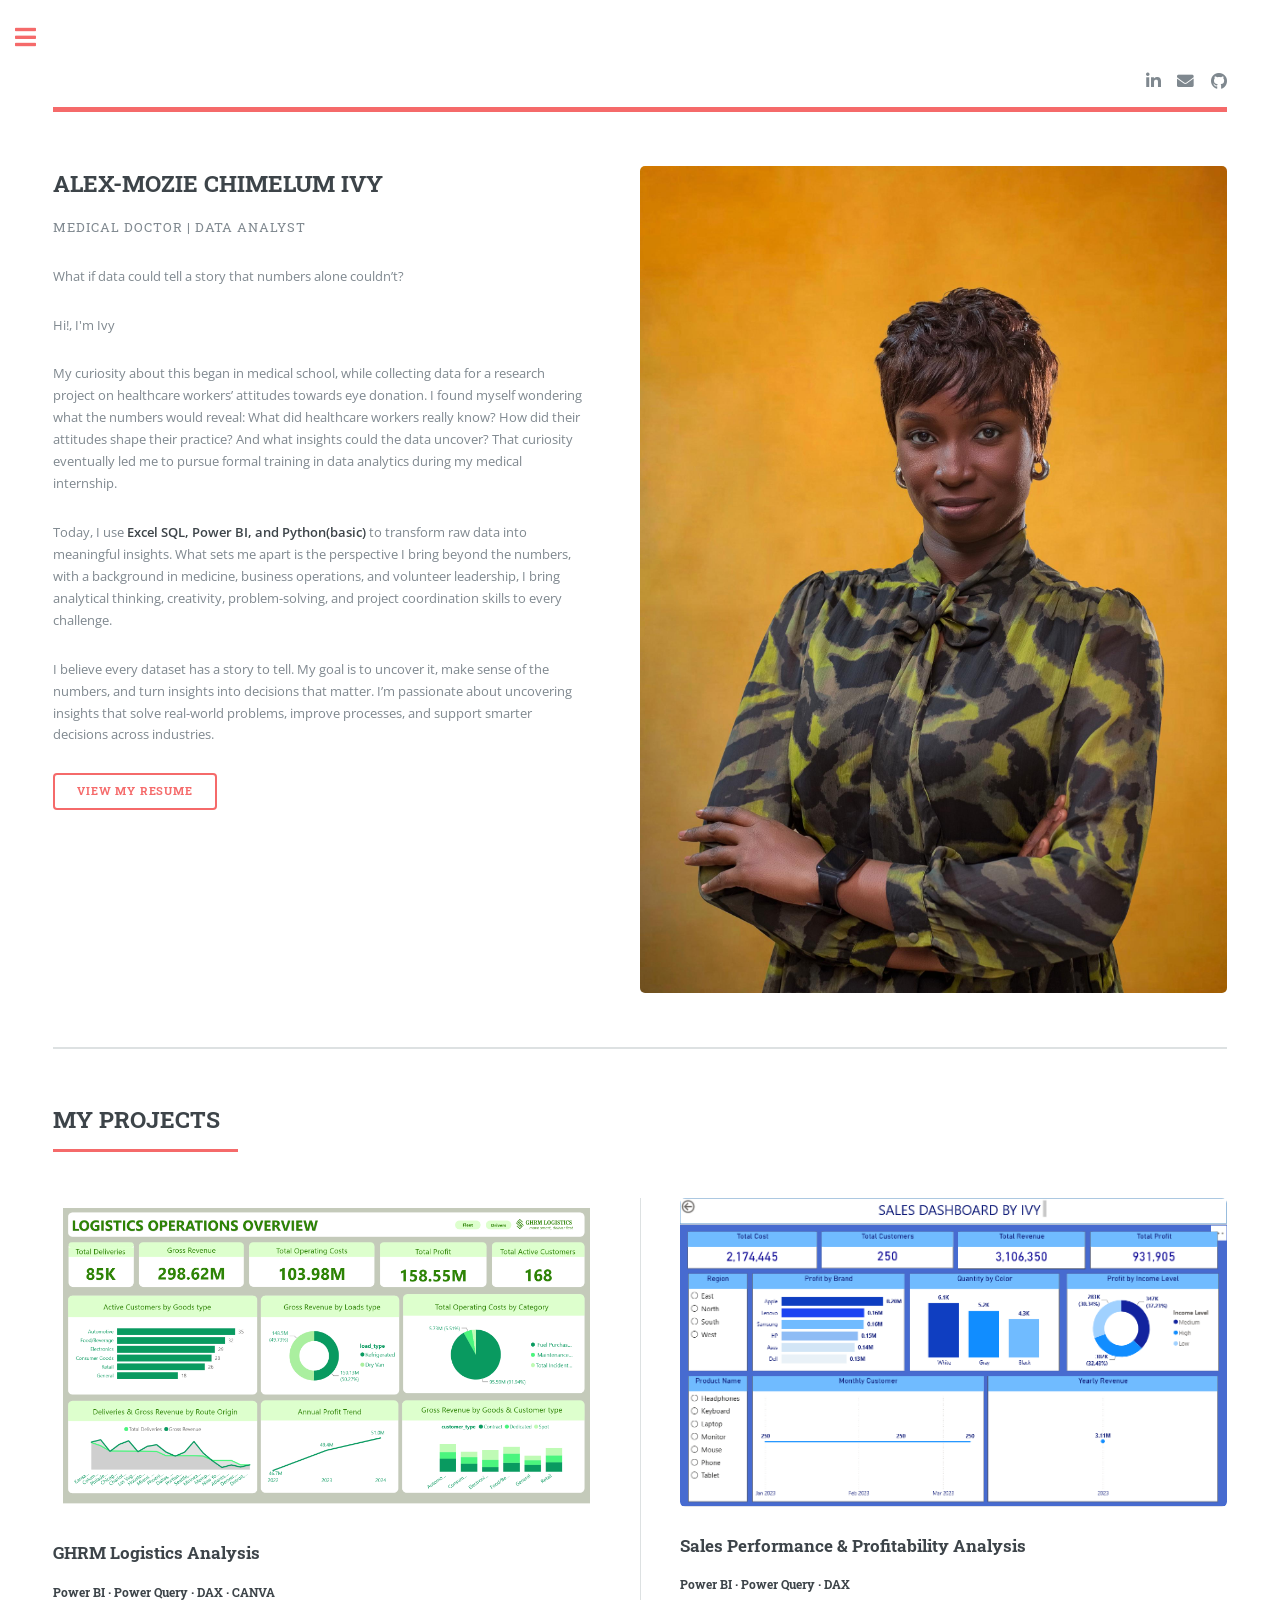
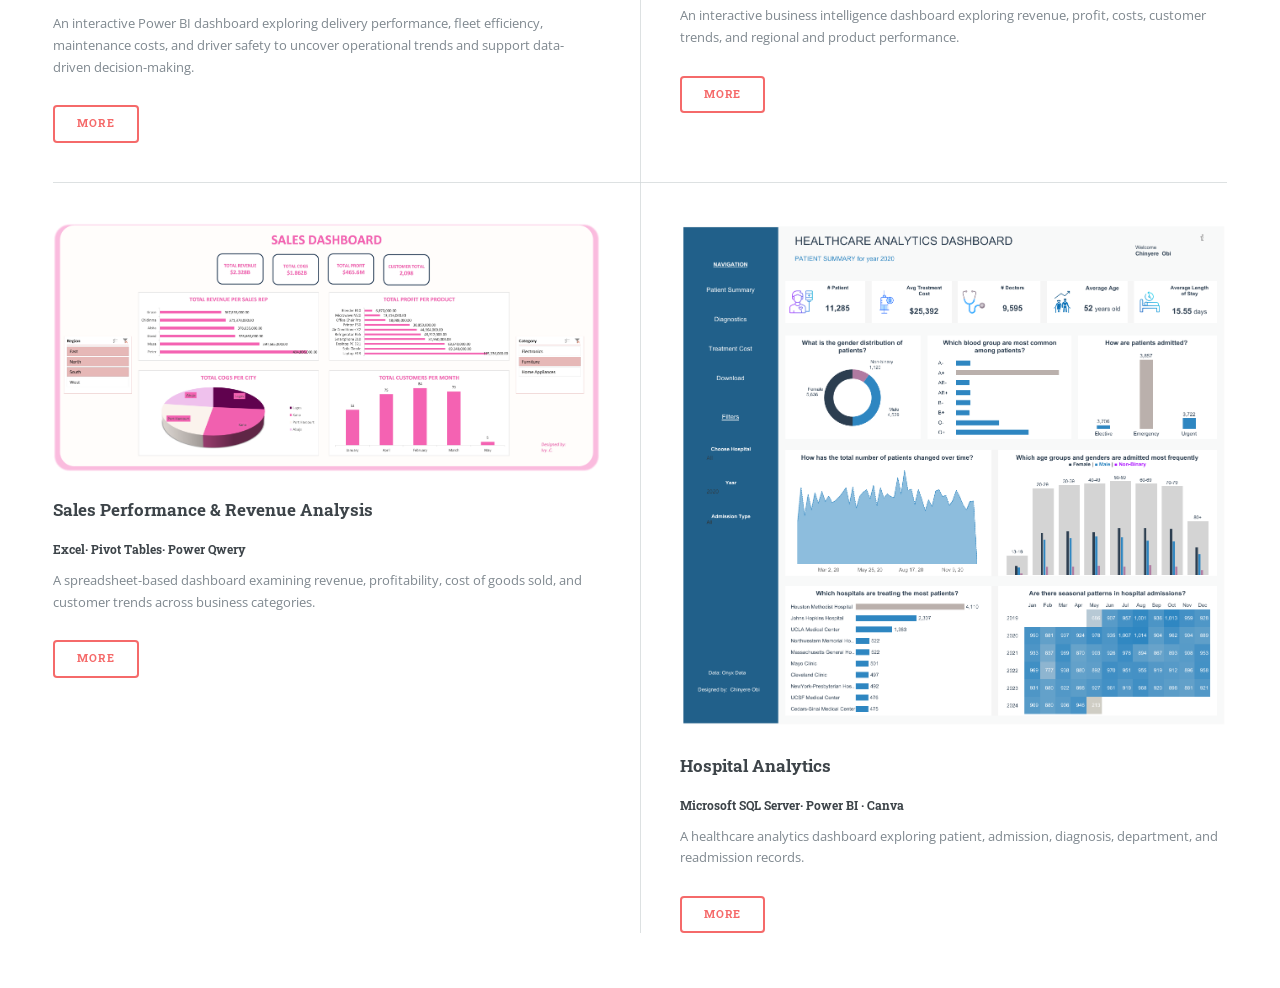
==== index.html @ 3934f7e0 "Add files via upload" ====
<!DOCTYPE HTML>
<!--
	Editorial by HTML5 UP
	html5up.net | @ajlkn
	Free for personal and commercial use under the CCA 3.0 license (html5up.net/license)
-->
<html>
	<head>
		<title>Alex-Mozie Chimelum Ivy Portfolio

		</title>
		<meta charset="utf-8" />
		<meta name="viewport" content="width=device-width, initial-scale=1, user-scalable=no" />
		<link rel="stylesheet" href="assets/css/main.css" />
	</head>
	<body class="is-preload">

		<!-- Wrapper -->
			<div id="wrapper">

				<!-- Main -->
					<div id="main">
						<div class="inner">

							<!-- Header -->
								<header id="header">
									<a href="index.html" class="logo">
									<ul class="icons">
    <li>
        <a href="https://www.linkedin.com/in/chimelumalexmozie/" class="icon brands fa-linkedin-in" target="_blank">
            <span class="label">LinkedIn</span>
        </a>
    </li>
    <li>
        <a href="mailto:ivychimelum@gmail.com" class="icon solid fa-envelope">
            <span class="label">Email</span>
        </a>
    </li>
    <li>
        <a href="https://github.com/chimelumivy" class="icon brands fa-github" target="_blank">
            <span class="label">GitHub</span>
        </a>
    </li>
</ul>
								</header>

							<!-- Banner -->
								<section id="banner">
									<div class="content">
										<header>
											<h2>ALEX-MOZIE CHIMELUM IVY</h2>
											<p>MEDICAL DOCTOR | DATA ANALYST</p>
										</header>
										<p> What if data could tell a story that numbers alone couldn’t? </b>
										</p> Hi!, I'm Ivy </b> 
									</p>My curiosity about this began in medical school, while collecting data for a research project on healthcare workers’ attitudes towards eye donation. I found myself wondering what the numbers would reveal: What did healthcare workers really know? How did their attitudes shape their practice? And what insights could the data uncover? That curiosity eventually led me to pursue formal training in data analytics during my medical internship. 
									</p>Today, I use <strong>Excel SQL, Power BI, and Python(basic)</strong> to transform raw data into meaningful insights. What sets me apart is the perspective I bring beyond the numbers, with a background in medicine, business operations, and volunteer leadership, I bring analytical thinking, creativity, problem-solving, and project coordination skills to every challenge.
									</p>I believe every dataset has a story to tell. My goal is to uncover it, make sense of the numbers, and turn insights into decisions that matter. I’m passionate about uncovering insights that solve real-world problems, improve processes, and support smarter decisions across industries.</p>
									<ul class="actions">
											<li><a href="https://github.com/chimelumivy/chimelumivy/blob/main/Chimelum%20Ivy%20Alex-Mozie-CV.pdf" target="_blank" class="button big">VIEW MY RESUME</a></li>
										</ul>
									</div>
									<span class="image object">
										<img src="images/WhatsApp Image 2026-10-19 at 19.43.16.jpeg" alt="" />
									</span>
								</section>



							<!-- Section -->
								<section>
									<header class="major">
										<h2>MY PROJECTS</h2>
									</header>
									<div class="posts">
										<article>
											<a href="https://github.com/ivychimelum/Microsoft-Power-BI-Projects/blob/main/GHRM%20LOGISTICS%20PROJECT.pbix" class="image"><img src="images/Logistics Operations.png" alt="" /></a>
											<h3>GHRM Logistics Analysis</h3>
											<h5>Power BI · Power Query · DAX · CANVA </h5>
											<p> An interactive Power BI dashboard exploring delivery performance, fleet efficiency, maintenance costs, and driver safety to uncover operational trends and support data-driven decision-making.</p>
											<ul class="actions">
												<li><a href="https://github.com/ivychimelum/Microsoft-Power-BI-Projects/blob/main/GHRM%20LOGISTICS%20PROJECT.pbix" class="button">More</a></li>
											</ul>
										</article>
										<article>
											<a href="https://github.com/ivychimelum/Microsoft-Power-BI-Projects/blob/main/SALES%20PERFORMANCE%20%26%20PROFITABILITY%20ANALYSIS.pbix" class="image"><img src="images/Screenshot 2026-10-20 211511.png" alt="" /></a>
											<h3>Sales Performance & Profitability Analysis</h3>
											<h5>Power BI · Power Query · DAX</h5>
											<p>An interactive business intelligence dashboard exploring revenue, profit, costs, customer trends, and regional and product performance.</p>
											<ul class="actions">
												<li><a href="https://github.com/ivychimelum/Microsoft-Power-BI-Projects/blob/main/SALES%20PERFORMANCE%20%26%20PROFITABILITY%20ANALYSIS.pbix" class="button">More</a></li>
											</ul>
										</article>
										<article>
											<a href="https://github.com/ivychimelum/Microsoft-Excel-Projects/blob/main/SALES%20PERFORMANCE%20%26%20REVENUE%20ANALYSIS.xlsx" class="image"><img src="images/Sales dashboard.png" alt="" /></a>
											<h3>Sales Performance & Revenue Analysis</h3>
											<h5>Excel· Pivot Tables· Power Qwery</h5>
											<p>A spreadsheet-based dashboard examining revenue, profitability, cost of goods sold, and customer trends across business categories.</p>
											<ul class="actions">
												<li><a href="https://github.com/ivychimelum/Microsoft-Excel-Projects/blob/main/SALES%20PERFORMANCE%20%26%20REVENUE%20ANALYSIS.xlsx" class="button">More</a></li>
											</ul>
										</article>
										<article>
											<a href="https://github.com/ivychimelum/SQL-Projects/tree/main/Hospital%20Analytics" class="image"><img src="images/Hospital Analytics.pbix" alt="" /></a>
											<h3>Hospital Analytics</h3>
											<h5>Microsoft SQL Server· Power BI · Canva</h5>
											<p>A healthcare analytics dashboard exploring patient, admission, diagnosis, department, and readmission records.</p>
											<ul class="actions">
												<li><a href="https://github.com/ivychimelum/SQL-Projects/tree/main/Hospital%20Analytics" class="button">More</a></li>
											</ul>
										</article>
										
									</div>
								</section>

						</div>
					</div>

				<!-- Sidebar -->
					<div id="sidebar">
						<div class="inner">

							<!-- Search -->
								<section id="search" class="alt">
									<form method="post" action="#">
										<input type="text" name="query" id="query" placeholder="Search" />
									</form>
								</section>

							<!-- Menu -->
								<nav id="menu">
									<header class="major">
										<h2>Menu</h2>
									</header>
									<ul>
										<li><a href="index.html">Home</a></li>
									<li><a href="https://github.com/chimelumivy/chimelumivy/blob/main/Chimelum%20Ivy%20Alex-Mozie-CV.pdf" target="_blank">Resume</a></li>
										<li>
											<span class="opener">Projects</span>
											<ul>
												<li><a href="https://github.com/ivychimelum/Microsoft-Excel-Projects">Excel Projects</a></li>
												<li><a href="https://github.com/ivychimelum/Microsoft-Power-BI-Projects">Power BI Projects</a></li>
												<li><a href="https://github.com/ivychimelum/SQL-Projects">SQL Projects</a></li>
											</ul>
										</li>
										<li><a href="elements.html">Contact</a></li>
								</nav>
							<!-- Section -->
								<section>
									<header class="major">
										<h2>Get in touch</h2>
									</header>
									<p>Have an opportunity, a question, or a project in mind? I'd love to hear from you.</p>
									<ul class="contact">
										<li class="icon solid fa-envelope"><a href="mailto:ivychimelum@gmail.com">ivychimelum@gmail.com</a></li>
										<li class="icon solid fa-phone">(+234)70-1859-7671</li>
									</ul>
								</section>

							<!-- Footer -->
								<footer id="footer">
									<p class="copyright">&copy; Untitled. All rights reserved. Demo Images: <a href="https://unsplash.com">Unsplash</a>. Design: <a href="https://html5up.net">HTML5 UP</a>.</p>
								</footer>

						</div>
					</div>

			</div>

		<!-- Scripts -->
			<script src="assets/js/jquery.min.js"></script>
			<script src="assets/js/browser.min.js"></script>
			<script src="assets/js/breakpoints.min.js"></script>
			<script src="assets/js/util.js"></script>
			<script src="assets/js/main.js"></script>

	</body>
</html>
---- assets/css/main.css ----
@import url(fontawesome-all.min.css);
@import url("https://fonts.googleapis.com/css?family=Open+Sans:400,600,400italic,600italic|Roboto+Slab:400,700");
/*
	Editorial by HTML5 UP
	html5up.net | @ajlkn
	Free for personal and commercial use under the CCA 3.0 license (html5up.net/license)
*/
html, body, div, span, applet, object,
iframe, h1, h2, h3, h4, h5, h6, p, blockquote,
pre, a, abbr, acronym, address, big, cite,
code, del, dfn, em, img, ins, kbd, q, s, samp,
small, strike, strong, sub, sup, tt, var, b,
u, i, center, dl, dt, dd, ol, ul, li, fieldset,
form, label, legend, table, caption, tbody,
tfoot, thead, tr, th, td, article, aside,
canvas, details, embed, figure, figcaption,
footer, header, hgroup, menu, nav, output, ruby,
section, summary, time, mark, audio, video {
  margin: 0;
  padding: 0;
  border: 0;
  font-size: 100%;
  font: inherit;
  vertical-align: baseline; }

article, aside, details, figcaption, figure,
footer, header, hgroup, menu, nav, section {
  display: block; }

body {
  line-height: 1; }

ol, ul {
  list-style: none; }

blockquote, q {
  quotes: none; }
  blockquote:before, blockquote:after, q:before, q:after {
    content: '';
    content: none; }

table {
  border-collapse: collapse;
  border-spacing: 0; }

body {
  -webkit-text-size-adjust: none; }

mark {
  background-color: transparent;
  color: inherit; }

input::-moz-focus-inner {
  border: 0;
  padding: 0; }

input, select, textarea {
  -moz-appearance: none;
  -webkit-appearance: none;
  -ms-appearance: none;
  appearance: none; }

/* Basic */
@-ms-viewport {
  width: device-width; }

body {
  -ms-overflow-style: scrollbar; }

@media screen and (max-width: 480px) {
  html, body {
    min-width: 320px; } }

html {
  box-sizing: border-box; }

*, *:before, *:after {
  box-sizing: inherit; }

body {
  background: #ffffff; }
  body.is-preload *, body.is-preload *:before, body.is-preload *:after, body.is-resizing *, body.is-resizing *:before, body.is-resizing *:after {
    -moz-animation: none !important;
    -webkit-animation: none !important;
    -ms-animation: none !important;
    animation: none !important;
    -moz-transition: none !important;
    -webkit-transition: none !important;
    -ms-transition: none !important;
    transition: none !important; }

/* Type */
body, input, select, textarea {
  color: #7f888f;
  font-family: "Open Sans", sans-serif;
  font-size: 13pt;
  font-weight: 400;
  line-height: 1.65; }
  @media screen and (max-width: 1680px) {
    body, input, select, textarea {
      font-size: 11pt; } }
  @media screen and (max-width: 1280px) {
    body, input, select, textarea {
      font-size: 10pt; } }
  @media screen and (max-width: 360px) {
    body, input, select, textarea {
      font-size: 9pt; } }

a {
  -moz-transition: color 0.2s ease-in-out, border-bottom-color 0.2s ease-in-out;
  -webkit-transition: color 0.2s ease-in-out, border-bottom-color 0.2s ease-in-out;
  -ms-transition: color 0.2s ease-in-out, border-bottom-color 0.2s ease-in-out;
  transition: color 0.2s ease-in-out, border-bottom-color 0.2s ease-in-out;
  border-bottom: dotted 1px;
  color: #f56a6a;
  text-decoration: none; }
  a:hover {
    border-bottom-color: #f56a6a;
    color: #f56a6a !important; }
    a:hover strong {
      color: inherit; }

strong, b {
  color: #3d4449;
  font-weight: 600; }

em, i {
  font-style: italic; }

p {
  margin: 0 0 2em 0; }

h1, h2, h3, h4, h5, h6 {
  color: #3d4449;
  font-family: "Roboto Slab", serif;
  font-weight: 700;
  line-height: 1.5;
  margin: 0 0 1em 0; }
  h1 a, h2 a, h3 a, h4 a, h5 a, h6 a {
    color: inherit;
    text-decoration: none;
    border-bottom: 0; }

h1 {
  font-size: 4em;
  margin: 0 0 0.5em 0;
  line-height: 1.3; }

h2 {
  font-size: 1.75em; }

h3 {
  font-size: 1.25em; }

h4 {
  font-size: 1.1em; }

h5 {
  font-size: 0.9em; }

h6 {
  font-size: 0.7em; }

@media screen and (max-width: 1680px) {
  h1 {
    font-size: 3.5em; } }

@media screen and (max-width: 980px) {
  h1 {
    font-size: 3.25em; } }

@media screen and (max-width: 736px) {
  h1 {
    font-size: 2em;
    line-height: 1.4; }
  h2 {
    font-size: 1.5em; } }

sub {
  font-size: 0.8em;
  position: relative;
  top: 0.5em; }

sup {
  font-size: 0.8em;
  position: relative;
  top: -0.5em; }

blockquote {
  border-left: solid 3px rgba(210, 215, 217, 0.75);
  font-style: italic;
  margin: 0 0 2em 0;
  padding: 0.5em 0 0.5em 2em; }

code {
  background: rgba(230, 235, 237, 0.25);
  border-radius: 0.375em;
  border: solid 1px rgba(210, 215, 217, 0.75);
  font-family: "Courier New", monospace;
  font-size: 0.9em;
  margin: 0 0.25em;
  padding: 0.25em 0.65em; }

pre {
  -webkit-overflow-scrolling: touch;
  font-family: "Courier New", monospace;
  font-size: 0.9em;
  margin: 0 0 2em 0; }
  pre code {
    display: block;
    line-height: 1.75;
    padding: 1em 1.5em;
    overflow-x: auto; }

hr {
  border: 0;
  border-bottom: solid 1px rgba(210, 215, 217, 0.75);
  margin: 2em 0; }
  hr.major {
    margin: 3em 0; }

.align-left {
  text-align: left; }

.align-center {
  text-align: center; }

.align-right {
  text-align: right; }

/* Row */
.row {
  display: flex;
  flex-wrap: wrap;
  box-sizing: border-box;
  align-items: stretch; }
  .row > * {
    box-sizing: border-box; }
  .row.gtr-uniform > * > :last-child {
    margin-bottom: 0; }
  .row.aln-left {
    justify-content: flex-start; }
  .row.aln-center {
    justify-content: center; }
  .row.aln-right {
    justify-content: flex-end; }
  .row.aln-top {
    align-items: flex-start; }
  .row.aln-middle {
    align-items: center; }
  .row.aln-bottom {
    align-items: flex-end; }
  .row > .imp {
    order: -1; }
  .row > .col-1 {
    width: 8.33333%; }
  .row > .off-1 {
    margin-left: 8.33333%; }
  .row > .col-2 {
    width: 16.66667%; }
  .row > .off-2 {
    margin-left: 16.66667%; }
  .row > .col-3 {
    width: 25%; }
  .row > .off-3 {
    margin-left: 25%; }
  .row > .col-4 {
    width: 33.33333%; }
  .row > .off-4 {
    margin-left: 33.33333%; }
  .row > .col-5 {
    width: 41.66667%; }
  .row > .off-5 {
    margin-left: 41.66667%; }
  .row > .col-6 {
    width: 50%; }
  .row > .off-6 {
    margin-left: 50%; }
  .row > .col-7 {
    width: 58.33333%; }
  .row > .off-7 {
    margin-left: 58.33333%; }
  .row > .col-8 {
    width: 66.66667%; }
  .row > .off-8 {
    margin-left: 66.66667%; }
  .row > .col-9 {
    width: 75%; }
  .row > .off-9 {
    margin-left: 75%; }
  .row > .col-10 {
    width: 83.33333%; }
  .row > .off-10 {
    margin-left: 83.33333%; }
  .row > .col-11 {
    width: 91.66667%; }
  .row > .off-11 {
    margin-left: 91.66667%; }
  .row > .col-12 {
    width: 100%; }
  .row > .off-12 {
    margin-left: 100%; }
  .row.gtr-0 {
    margin-top: 0;
    margin-left: 0em; }
    .row.gtr-0 > * {
      padding: 0 0 0 0em; }
    .row.gtr-0.gtr-uniform {
      margin-top: 0em; }
      .row.gtr-0.gtr-uniform > * {
        padding-top: 0em; }
  .row.gtr-25 {
    margin-top: 0;
    margin-left: -0.375em; }
    .row.gtr-25 > * {
      padding: 0 0 0 0.375em; }
    .row.gtr-25.gtr-uniform {
      margin-top: -0.375em; }
      .row.gtr-25.gtr-uniform > * {
        padding-top: 0.375em; }
  .row.gtr-50 {
    margin-top: 0;
    margin-left: -0.75em; }
    .row.gtr-50 > * {
      padding: 0 0 0 0.75em; }
    .row.gtr-50.gtr-uniform {
      margin-top: -0.75em; }
      .row.gtr-50.gtr-uniform > * {
        padding-top: 0.75em; }
  .row {
    margin-top: 0;
    margin-left: -1.5em; }
    .row > * {
      padding: 0 0 0 1.5em; }
    .row.gtr-uniform {
      margin-top: -1.5em; }
      .row.gtr-uniform > * {
        padding-top: 1.5em; }
  .row.gtr-150 {
    margin-top: 0;
    margin-left: -2.25em; }
    .row.gtr-150 > * {
      padding: 0 0 0 2.25em; }
    .row.gtr-150.gtr-uniform {
      margin-top: -2.25em; }
      .row.gtr-150.gtr-uniform > * {
        padding-top: 2.25em; }
  .row.gtr-200 {
    margin-top: 0;
    margin-left: -3em; }
    .row.gtr-200 > * {
      padding: 0 0 0 3em; }
    .row.gtr-200.gtr-uniform {
      margin-top: -3em; }
      .row.gtr-200.gtr-uniform > * {
        padding-top: 3em; }
  @media screen and (max-width: 1680px) {
    .row {
      display: flex;
      flex-wrap: wrap;
      box-sizing: border-box;
      align-items: stretch; }
      .row > * {
        box-sizing: border-box; }
      .row.gtr-uniform > * > :last-child {
        margin-bottom: 0; }
      .row.aln-left {
        justify-content: flex-start; }
      .row.aln-center {
        justify-content: center; }
      .row.aln-right {
        justify-content: flex-end; }
      .row.aln-top {
        align-items: flex-start; }
      .row.aln-middle {
        align-items: center; }
      .row.aln-bottom {
        align-items: flex-end; }
      .row > .imp-xlarge {
        order: -1; }
      .row > .col-1-xlarge {
        width: 8.33333%; }
      .row > .off-1-xlarge {
        margin-left: 8.33333%; }
      .row > .col-2-xlarge {
        width: 16.66667%; }
      .row > .off-2-xlarge {
        margin-left: 16.66667%; }
      .row > .col-3-xlarge {
        width: 25%; }
      .row > .off-3-xlarge {
        margin-left: 25%; }
      .row > .col-4-xlarge {
        width: 33.33333%; }
      .row > .off-4-xlarge {
        margin-left: 33.33333%; }
      .row > .col-5-xlarge {
        width: 41.66667%; }
      .row > .off-5-xlarge {
        margin-left: 41.66667%; }
      .row > .col-6-xlarge {
        width: 50%; }
      .row > .off-6-xlarge {
        margin-left: 50%; }
      .row > .col-7-xlarge {
        width: 58.33333%; }
      .row > .off-7-xlarge {
        margin-left: 58.33333%; }
      .row > .col-8-xlarge {
        width: 66.66667%; }
      .row > .off-8-xlarge {
        margin-left: 66.66667%; }
      .row > .col-9-xlarge {
        width: 75%; }
      .row > .off-9-xlarge {
        margin-left: 75%; }
      .row > .col-10-xlarge {
        width: 83.33333%; }
      .row > .off-10-xlarge {
        margin-left: 83.33333%; }
      .row > .col-11-xlarge {
        width: 91.66667%; }
      .row > .off-11-xlarge {
        margin-left: 91.66667%; }
      .row > .col-12-xlarge {
        width: 100%; }
      .row > .off-12-xlarge {
        margin-left: 100%; }
      .row.gtr-0 {
        margin-top: 0;
        margin-left: 0em; }
        .row.gtr-0 > * {
          padding: 0 0 0 0em; }
        .row.gtr-0.gtr-uniform {
          margin-top: 0em; }
          .row.gtr-0.gtr-uniform > * {
            padding-top: 0em; }
      .row.gtr-25 {
        margin-top: 0;
        margin-left: -0.375em; }
        .row.gtr-25 > * {
          padding: 0 0 0 0.375em; }
        .row.gtr-25.gtr-uniform {
          margin-top: -0.375em; }
          .row.gtr-25.gtr-uniform > * {
            padding-top: 0.375em; }
      .row.gtr-50 {
        margin-top: 0;
        margin-left: -0.75em; }
        .row.gtr-50 > * {
          padding: 0 0 0 0.75em; }
        .row.gtr-50.gtr-uniform {
          margin-top: -0.75em; }
          .row.gtr-50.gtr-uniform > * {
            padding-top: 0.75em; }
      .row {
        margin-top: 0;
        margin-left: -1.5em; }
        .row > * {
          padding: 0 0 0 1.5em; }
        .row.gtr-uniform {
          margin-top: -1.5em; }
          .row.gtr-uniform > * {
            padding-top: 1.5em; }
      .row.gtr-150 {
        margin-top: 0;
        margin-left: -2.25em; }
        .row.gtr-150 > * {
          padding: 0 0 0 2.25em; }
        .row.gtr-150.gtr-uniform {
          margin-top: -2.25em; }
          .row.gtr-150.gtr-uniform > * {
            padding-top: 2.25em; }
      .row.gtr-200 {
        margin-top: 0;
        margin-left: -3em; }
        .row.gtr-200 > * {
          padding: 0 0 0 3em; }
        .row.gtr-200.gtr-uniform {
          margin-top: -3em; }
          .row.gtr-200.gtr-uniform > * {
            padding-top: 3em; } }
  @media screen and (max-width: 1280px) {
    .row {
      display: flex;
      flex-wrap: wrap;
      box-sizing: border-box;
      align-items: stretch; }
      .row > * {
        box-sizing: border-box; }
      .row.gtr-uniform > * > :last-child {
        margin-bottom: 0; }
      .row.aln-left {
        justify-content: flex-start; }
      .row.aln-center {
        justify-content: center; }
      .row.aln-right {
        justify-content: flex-end; }
      .row.aln-top {
        align-items: flex-start; }
      .row.aln-middle {
        align-items: center; }
      .row.aln-bottom {
        align-items: flex-end; }
      .row > .imp-large {
        order: -1; }
      .row > .col-1-large {
        width: 8.33333%; }
      .row > .off-1-large {
        margin-left: 8.33333%; }
      .row > .col-2-large {
        width: 16.66667%; }
      .row > .off-2-large {
        margin-left: 16.66667%; }
      .row > .col-3-large {
        width: 25%; }
      .row > .off-3-large {
        margin-left: 25%; }
      .row > .col-4-large {
        width: 33.33333%; }
      .row > .off-4-large {
        margin-left: 33.33333%; }
      .row > .col-5-large {
        width: 41.66667%; }
      .row > .off-5-large {
        margin-left: 41.66667%; }
      .row > .col-6-large {
        width: 50%; }
      .row > .off-6-large {
        margin-left: 50%; }
      .row > .col-7-large {
        width: 58.33333%; }
      .row > .off-7-large {
        margin-left: 58.33333%; }
      .row > .col-8-large {
        width: 66.66667%; }
      .row > .off-8-large {
        margin-left: 66.66667%; }
      .row > .col-9-large {
        width: 75%; }
      .row > .off-9-large {
        margin-left: 75%; }
      .row > .col-10-large {
        width: 83.33333%; }
      .row > .off-10-large {
        margin-left: 83.33333%; }
      .row > .col-11-large {
        width: 91.66667%; }
      .row > .off-11-large {
        margin-left: 91.66667%; }
      .row > .col-12-large {
        width: 100%; }
      .row > .off-12-large {
        margin-left: 100%; }
      .row.gtr-0 {
        margin-top: 0;
        margin-left: 0em; }
        .row.gtr-0 > * {
          padding: 0 0 0 0em; }
        .row.gtr-0.gtr-uniform {
          margin-top: 0em; }
          .row.gtr-0.gtr-uniform > * {
            padding-top: 0em; }
      .row.gtr-25 {
        margin-top: 0;
        margin-left: -0.375em; }
        .row.gtr-25 > * {
          padding: 0 0 0 0.375em; }
        .row.gtr-25.gtr-uniform {
          margin-top: -0.375em; }
          .row.gtr-25.gtr-uniform > * {
            padding-top: 0.375em; }
      .row.gtr-50 {
        margin-top: 0;
        margin-left: -0.75em; }
        .row.gtr-50 > * {
          padding: 0 0 0 0.75em; }
        .row.gtr-50.gtr-uniform {
          margin-top: -0.75em; }
          .row.gtr-50.gtr-uniform > * {
            padding-top: 0.75em; }
      .row {
        margin-top: 0;
        margin-left: -1.5em; }
        .row > * {
          padding: 0 0 0 1.5em; }
        .row.gtr-uniform {
          margin-top: -1.5em; }
          .row.gtr-uniform > * {
            padding-top: 1.5em; }
      .row.gtr-150 {
        margin-top: 0;
        margin-left: -2.25em; }
        .row.gtr-150 > * {
          padding: 0 0 0 2.25em; }
        .row.gtr-150.gtr-uniform {
          margin-top: -2.25em; }
          .row.gtr-150.gtr-uniform > * {
            padding-top: 2.25em; }
      .row.gtr-200 {
        margin-top: 0;
        margin-left: -3em; }
        .row.gtr-200 > * {
          padding: 0 0 0 3em; }
        .row.gtr-200.gtr-uniform {
          margin-top: -3em; }
          .row.gtr-200.gtr-uniform > * {
            padding-top: 3em; } }
  @media screen and (max-width: 980px) {
    .row {
      display: flex;
      flex-wrap: wrap;
      box-sizing: border-box;
      align-items: stretch; }
      .row > * {
        box-sizing: border-box; }
      .row.gtr-uniform > * > :last-child {
        margin-bottom: 0; }
      .row.aln-left {
        justify-content: flex-start; }
      .row.aln-center {
        justify-content: center; }
      .row.aln-right {
        justify-content: flex-end; }
      .row.aln-top {
        align-items: flex-start; }
      .row.aln-middle {
        align-items: center; }
      .row.aln-bottom {
        align-items: flex-end; }
      .row > .imp-medium {
        order: -1; }
      .row > .col-1-medium {
        width: 8.33333%; }
      .row > .off-1-medium {
        margin-left: 8.33333%; }
      .row > .col-2-medium {
        width: 16.66667%; }
      .row > .off-2-medium {
        margin-left: 16.66667%; }
      .row > .col-3-medium {
        width: 25%; }
      .row > .off-3-medium {
        margin-left: 25%; }
      .row > .col-4-medium {
        width: 33.33333%; }
      .row > .off-4-medium {
        margin-left: 33.33333%; }
      .row > .col-5-medium {
        width: 41.66667%; }
      .row > .off-5-medium {
        margin-left: 41.66667%; }
      .row > .col-6-medium {
        width: 50%; }
      .row > .off-6-medium {
        margin-left: 50%; }
      .row > .col-7-medium {
        width: 58.33333%; }
      .row > .off-7-medium {
        margin-left: 58.33333%; }
      .row > .col-8-medium {
        width: 66.66667%; }
      .row > .off-8-medium {
        margin-left: 66.66667%; }
      .row > .col-9-medium {
        width: 75%; }
      .row > .off-9-medium {
        margin-left: 75%; }
      .row > .col-10-medium {
        width: 83.33333%; }
      .row > .off-10-medium {
        margin-left: 83.33333%; }
      .row > .col-11-medium {
        width: 91.66667%; }
      .row > .off-11-medium {
        margin-left: 91.66667%; }
      .row > .col-12-medium {
        width: 100%; }
      .row > .off-12-medium {
        margin-left: 100%; }
      .row.gtr-0 {
        margin-top: 0;
        margin-left: 0em; }
        .row.gtr-0 > * {
          padding: 0 0 0 0em; }
        .row.gtr-0.gtr-uniform {
          margin-top: 0em; }
          .row.gtr-0.gtr-uniform > * {
            padding-top: 0em; }
      .row.gtr-25 {
        margin-top: 0;
        margin-left: -0.375em; }
        .row.gtr-25 > * {
          padding: 0 0 0 0.375em; }
        .row.gtr-25.gtr-uniform {
          margin-top: -0.375em; }
          .row.gtr-25.gtr-uniform > * {
            padding-top: 0.375em; }
      .row.gtr-50 {
        margin-top: 0;
        margin-left: -0.75em; }
        .row.gtr-50 > * {
          padding: 0 0 0 0.75em; }
        .row.gtr-50.gtr-uniform {
          margin-top: -0.75em; }
          .row.gtr-50.gtr-uniform > * {
            padding-top: 0.75em; }
      .row {
        margin-top: 0;
        margin-left: -1.5em; }
        .row > * {
          padding: 0 0 0 1.5em; }
        .row.gtr-uniform {
          margin-top: -1.5em; }
          .row.gtr-uniform > * {
            padding-top: 1.5em; }
      .row.gtr-150 {
        margin-top: 0;
        margin-left: -2.25em; }
        .row.gtr-150 > * {
          padding: 0 0 0 2.25em; }
        .row.gtr-150.gtr-uniform {
          margin-top: -2.25em; }
          .row.gtr-150.gtr-uniform > * {
            padding-top: 2.25em; }
      .row.gtr-200 {
        margin-top: 0;
        margin-left: -3em; }
        .row.gtr-200 > * {
          padding: 0 0 0 3em; }
        .row.gtr-200.gtr-uniform {
          margin-top: -3em; }
          .row.gtr-200.gtr-uniform > * {
            padding-top: 3em; } }
  @media screen and (max-width: 736px) {
    .row {
      display: flex;
      flex-wrap: wrap;
      box-sizing: border-box;
      align-items: stretch; }
      .row > * {
        box-sizing: border-box; }
      .row.gtr-uniform > * > :last-child {
        margin-bottom: 0; }
      .row.aln-left {
        justify-content: flex-start; }
      .row.aln-center {
        justify-content: center; }
      .row.aln-right {
        justify-content: flex-end; }
      .row.aln-top {
        align-items: flex-start; }
      .row.aln-middle {
        align-items: center; }
      .row.aln-bottom {
        align-items: flex-end; }
      .row > .imp-small {
        order: -1; }
      .row > .col-1-small {
        width: 8.33333%; }
      .row > .off-1-small {
        margin-left: 8.33333%; }
      .row > .col-2-small {
        width: 16.66667%; }
      .row > .off-2-small {
        margin-left: 16.66667%; }
      .row > .col-3-small {
        width: 25%; }
      .row > .off-3-small {
        margin-left: 25%; }
      .row > .col-4-small {
        width: 33.33333%; }
      .row > .off-4-small {
        margin-left: 33.33333%; }
      .row > .col-5-small {
        width: 41.66667%; }
      .row > .off-5-small {
        margin-left: 41.66667%; }
      .row > .col-6-small {
        width: 50%; }
      .row > .off-6-small {
        margin-left: 50%; }
      .row > .col-7-small {
        width: 58.33333%; }
      .row > .off-7-small {
        margin-left: 58.33333%; }
      .row > .col-8-small {
        width: 66.66667%; }
      .row > .off-8-small {
        margin-left: 66.66667%; }
      .row > .col-9-small {
        width: 75%; }
      .row > .off-9-small {
        margin-left: 75%; }
      .row > .col-10-small {
        width: 83.33333%; }
      .row > .off-10-small {
        margin-left: 83.33333%; }
      .row > .col-11-small {
        width: 91.66667%; }
      .row > .off-11-small {
        margin-left: 91.66667%; }
      .row > .col-12-small {
        width: 100%; }
      .row > .off-12-small {
        margin-left: 100%; }
      .row.gtr-0 {
        margin-top: 0;
        margin-left: 0em; }
        .row.gtr-0 > * {
          padding: 0 0 0 0em; }
        .row.gtr-0.gtr-uniform {
          margin-top: 0em; }
          .row.gtr-0.gtr-uniform > * {
            padding-top: 0em; }
      .row.gtr-25 {
        margin-top: 0;
        margin-left: -0.375em; }
        .row.gtr-25 > * {
          padding: 0 0 0 0.375em; }
        .row.gtr-25.gtr-uniform {
          margin-top: -0.375em; }
          .row.gtr-25.gtr-uniform > * {
            padding-top: 0.375em; }
      .row.gtr-50 {
        margin-top: 0;
        margin-left: -0.75em; }
        .row.gtr-50 > * {
          padding: 0 0 0 0.75em; }
        .row.gtr-50.gtr-uniform {
          margin-top: -0.75em; }
          .row.gtr-50.gtr-uniform > * {
            padding-top: 0.75em; }
      .row {
        margin-top: 0;
        margin-left: -1.5em; }
        .row > * {
          padding: 0 0 0 1.5em; }
        .row.gtr-uniform {
          margin-top: -1.5em; }
          .row.gtr-uniform > * {
            padding-top: 1.5em; }
      .row.gtr-150 {
        margin-top: 0;
        margin-left: -2.25em; }
        .row.gtr-150 > * {
          padding: 0 0 0 2.25em; }
        .row.gtr-150.gtr-uniform {
          margin-top: -2.25em; }
          .row.gtr-150.gtr-uniform > * {
            padding-top: 2.25em; }
      .row.gtr-200 {
        margin-top: 0;
        margin-left: -3em; }
        .row.gtr-200 > * {
          padding: 0 0 0 3em; }
        .row.gtr-200.gtr-uniform {
          margin-top: -3em; }
          .row.gtr-200.gtr-uniform > * {
            padding-top: 3em; } }
  @media screen and (max-width: 480px) {
    .row {
      display: flex;
      flex-wrap: wrap;
      box-sizing: border-box;
      align-items: stretch; }
      .row > * {
        box-sizing: border-box; }
      .row.gtr-uniform > * > :last-child {
        margin-bottom: 0; }
      .row.aln-left {
        justify-content: flex-start; }
      .row.aln-center {
        justify-content: center; }
      .row.aln-right {
        justify-content: flex-end; }
      .row.aln-top {
        align-items: flex-start; }
      .row.aln-middle {
        align-items: center; }
      .row.aln-bottom {
        align-items: flex-end; }
      .row > .imp-xsmall {
        order: -1; }
      .row > .col-1-xsmall {
        width: 8.33333%; }
      .row > .off-1-xsmall {
        margin-left: 8.33333%; }
      .row > .col-2-xsmall {
        width: 16.66667%; }
      .row > .off-2-xsmall {
        margin-left: 16.66667%; }
      .row > .col-3-xsmall {
        width: 25%; }
      .row > .off-3-xsmall {
        margin-left: 25%; }
      .row > .col-4-xsmall {
        width: 33.33333%; }
      .row > .off-4-xsmall {
        margin-left: 33.33333%; }
      .row > .col-5-xsmall {
        width: 41.66667%; }
      .row > .off-5-xsmall {
        margin-left: 41.66667%; }
      .row > .col-6-xsmall {
        width: 50%; }
      .row > .off-6-xsmall {
        margin-left: 50%; }
      .row > .col-7-xsmall {
        width: 58.33333%; }
      .row > .off-7-xsmall {
        margin-left: 58.33333%; }
      .row > .col-8-xsmall {
        width: 66.66667%; }
      .row > .off-8-xsmall {
        margin-left: 66.66667%; }
      .row > .col-9-xsmall {
        width: 75%; }
      .row > .off-9-xsmall {
        margin-left: 75%; }
      .row > .col-10-xsmall {
        width: 83.33333%; }
      .row > .off-10-xsmall {
        margin-left: 83.33333%; }
      .row > .col-11-xsmall {
        width: 91.66667%; }
      .row > .off-11-xsmall {
        margin-left: 91.66667%; }
      .row > .col-12-xsmall {
        width: 100%; }
      .row > .off-12-xsmall {
        margin-left: 100%; }
      .row.gtr-0 {
        margin-top: 0;
        margin-left: 0em; }
        .row.gtr-0 > * {
          padding: 0 0 0 0em; }
        .row.gtr-0.gtr-uniform {
          margin-top: 0em; }
          .row.gtr-0.gtr-uniform > * {
            padding-top: 0em; }
      .row.gtr-25 {
        margin-top: 0;
        margin-left: -0.375em; }
        .row.gtr-25 > * {
          padding: 0 0 0 0.375em; }
        .row.gtr-25.gtr-uniform {
          margin-top: -0.375em; }
          .row.gtr-25.gtr-uniform > * {
            padding-top: 0.375em; }
      .row.gtr-50 {
        margin-top: 0;
        margin-left: -0.75em; }
        .row.gtr-50 > * {
          padding: 0 0 0 0.75em; }
        .row.gtr-50.gtr-uniform {
          margin-top: -0.75em; }
          .row.gtr-50.gtr-uniform > * {
            padding-top: 0.75em; }
      .row {
        margin-top: 0;
        margin-left: -1.5em; }
        .row > * {
          padding: 0 0 0 1.5em; }
        .row.gtr-uniform {
          margin-top: -1.5em; }
          .row.gtr-uniform > * {
            padding-top: 1.5em; }
      .row.gtr-150 {
        margin-top: 0;
        margin-left: -2.25em; }
        .row.gtr-150 > * {
          padding: 0 0 0 2.25em; }
        .row.gtr-150.gtr-uniform {
          margin-top: -2.25em; }
          .row.gtr-150.gtr-uniform > * {
            padding-top: 2.25em; }
      .row.gtr-200 {
        margin-top: 0;
        margin-left: -3em; }
        .row.gtr-200 > * {
          padding: 0 0 0 3em; }
        .row.gtr-200.gtr-uniform {
          margin-top: -3em; }
          .row.gtr-200.gtr-uniform > * {
            padding-top: 3em; } }

/* Section/Article */
section.special, article.special {
  text-align: center; }

header p {
  font-family: "Roboto Slab", serif;
  font-size: 1em;
  font-weight: 400;
  letter-spacing: 0.075em;
  margin-top: -0.5em;
  text-transform: uppercase; }

header.major > :last-child {
  border-bottom: solid 3px #f56a6a;
  display: inline-block;
  margin: 0 0 2em 0;
  padding: 0 0.75em 0.5em 0; }

header.main > :last-child {
  margin: 0 0 1em 0; }

/* Form */
form {
  margin: 0 0 2em 0; }

label {
  color: #3d4449;
  display: block;
  font-size: 0.9em;
  font-weight: 600;
  margin: 0 0 1em 0; }

input[type="text"],
input[type="password"],
input[type="email"],
input[type="tel"],
input[type="search"],
input[type="url"],
select,
textarea {
  -moz-appearance: none;
  -webkit-appearance: none;
  -ms-appearance: none;
  appearance: none;
  background: #ffffff;
  border-radius: 0.375em;
  border: none;
  border: solid 1px rgba(210, 215, 217, 0.75);
  color: inherit;
  display: block;
  outline: 0;
  padding: 0 1em;
  text-decoration: none;
  width: 100%; }
  input[type="text"]:invalid,
  input[type="password"]:invalid,
  input[type="email"]:invalid,
  input[type="tel"]:invalid,
  input[type="search"]:invalid,
  input[type="url"]:invalid,
  select:invalid,
  textarea:invalid {
    box-shadow: none; }
  input[type="text"]:focus,
  input[type="password"]:focus,
  input[type="email"]:focus,
  input[type="tel"]:focus,
  input[type="search"]:focus,
  input[type="url"]:focus,
  select:focus,
  textarea:focus {
    border-color: #f56a6a;
    box-shadow: 0 0 0 1px #f56a6a; }

select {
  background-image: url("data:image/svg+xml;charset=utf8,%3Csvg xmlns='http://www.w3.org/2000/svg' width='40' height='40' preserveAspectRatio='none' viewBox='0 0 40 40'%3E%3Cpath d='M9.4,12.3l10.4,10.4l10.4-10.4c0.2-0.2,0.5-0.4,0.9-0.4c0.3,0,0.6,0.1,0.9,0.4l3.3,3.3c0.2,0.2,0.4,0.5,0.4,0.9 c0,0.4-0.1,0.6-0.4,0.9L20.7,31.9c-0.2,0.2-0.5,0.4-0.9,0.4c-0.3,0-0.6-0.1-0.9-0.4L4.3,17.3c-0.2-0.2-0.4-0.5-0.4-0.9 c0-0.4,0.1-0.6,0.4-0.9l3.3-3.3c0.2-0.2,0.5-0.4,0.9-0.4S9.1,12.1,9.4,12.3z' fill='rgba(210, 215, 217, 0.75)' /%3E%3C/svg%3E");
  background-size: 1.25em;
  background-repeat: no-repeat;
  background-position: calc(100% - 1em) center;
  height: 2.75em;
  padding-right: 2.75em;
  text-overflow: ellipsis; }
  select option {
    color: #3d4449;
    background: #ffffff; }
  select:focus::-ms-value {
    background-color: transparent; }
  select::-ms-expand {
    display: none; }

input[type="text"],
input[type="password"],
input[type="email"],
input[type="tel"],
input[type="search"],
input[type="url"],
select {
  height: 2.75em; }

textarea {
  padding: 0.75em 1em; }

input[type="checkbox"],
input[type="radio"] {
  -moz-appearance: none;
  -webkit-appearance: none;
  -ms-appearance: none;
  appearance: none;
  display: block;
  float: left;
  margin-right: -2em;
  opacity: 0;
  width: 1em;
  z-index: -1; }
  input[type="checkbox"] + label,
  input[type="radio"] + label {
    text-decoration: none;
    color: #7f888f;
    cursor: pointer;
    display: inline-block;
    font-size: 1em;
    font-weight: 400;
    padding-left: 2.4em;
    padding-right: 0.75em;
    position: relative; }
    input[type="checkbox"] + label:before,
    input[type="radio"] + label:before {
      -moz-osx-font-smoothing: grayscale;
      -webkit-font-smoothing: antialiased;
      display: inline-block;
      font-style: normal;
      font-variant: normal;
      text-rendering: auto;
      line-height: 1;
      text-transform: none !important;
      font-family: 'Font Awesome 5 Free';
      font-weight: 900; }
    input[type="checkbox"] + label:before,
    input[type="radio"] + label:before {
      background: #ffffff;
      border-radius: 0.375em;
      border: solid 1px rgba(210, 215, 217, 0.75);
      content: '';
      display: inline-block;
      font-size: 0.8em;
      height: 2.0625em;
      left: 0;
      line-height: 2.0625em;
      position: absolute;
      text-align: center;
      top: 0;
      width: 2.0625em; }
  input[type="checkbox"]:checked + label:before,
  input[type="radio"]:checked + label:before {
    background: #3d4449;
    border-color: #3d4449;
    color: #ffffff;
    content: '\f00c'; }
  input[type="checkbox"]:focus + label:before,
  input[type="radio"]:focus + label:before {
    border-color: #f56a6a;
    box-shadow: 0 0 0 1px #f56a6a; }

input[type="checkbox"] + label:before {
  border-radius: 0.375em; }

input[type="radio"] + label:before {
  border-radius: 100%; }

::-webkit-input-placeholder {
  color: #9fa3a6 !important;
  opacity: 1.0; }

:-moz-placeholder {
  color: #9fa3a6 !important;
  opacity: 1.0; }

::-moz-placeholder {
  color: #9fa3a6 !important;
  opacity: 1.0; }

:-ms-input-placeholder {
  color: #9fa3a6 !important;
  opacity: 1.0; }

/* Box */
.box {
  border-radius: 0.375em;
  border: solid 1px rgba(210, 215, 217, 0.75);
  margin-bottom: 2em;
  padding: 1.5em; }
  .box > :last-child,
  .box > :last-child > :last-child,
  .box > :last-child > :last-child > :last-child {
    margin-bottom: 0; }
  .box.alt {
    border: 0;
    border-radius: 0;
    padding: 0; }

/* Icon */
.icon {
  text-decoration: none;
  border-bottom: none;
  position: relative; }
  .icon:before {
    -moz-osx-font-smoothing: grayscale;
    -webkit-font-smoothing: antialiased;
    display: inline-block;
    font-style: normal;
    font-variant: normal;
    text-rendering: auto;
    line-height: 1;
    text-transform: none !important;
    font-family: 'Font Awesome 5 Free';
    font-weight: 400; }
  .icon > .label {
    display: none; }
  .icon:before {
    line-height: inherit; }
  .icon.solid:before {
    font-weight: 900; }
  .icon.brands:before {
    font-family: 'Font Awesome 5 Brands'; }

/* Image */
.image {
  border-radius: 0.375em;
  border: 0;
  display: inline-block;
  position: relative; }
  .image img {
    border-radius: 0.375em;
    display: block; }
  .image.left, .image.right {
    max-width: 40%; }
    .image.left img, .image.right img {
      width: 100%; }
  .image.left {
    float: left;
    padding: 0 1.5em 1em 0;
    top: 0.25em; }
  .image.right {
    float: right;
    padding: 0 0 1em 1.5em;
    top: 0.25em; }
  .image.fit {
    display: block;
    margin: 0 0 2em 0;
    width: 100%; }
    .image.fit img {
      width: 100%; }
  .image.main {
    display: block;
    margin: 0 0 3em 0;
    width: 100%; }
    .image.main img {
      width: 100%; }

a.image {
  overflow: hidden; }
  a.image img {
    -moz-transition: -moz-transform 0.2s ease;
    -webkit-transition: -webkit-transform 0.2s ease;
    -ms-transition: -ms-transform 0.2s ease;
    transition: transform 0.2s ease; }
  a.image:hover img {
    -moz-transform: scale(1.075);
    -webkit-transform: scale(1.075);
    -ms-transform: scale(1.075);
    transform: scale(1.075); }

/* List */
ol {
  list-style: decimal;
  margin: 0 0 2em 0;
  padding-left: 1.25em; }
  ol li {
    padding-left: 0.25em; }

ul {
  list-style: disc;
  margin: 0 0 2em 0;
  padding-left: 1em; }
  ul li {
    padding-left: 0.5em; }
  ul.alt {
    list-style: none;
    padding-left: 0; }
    ul.alt li {
      border-top: solid 1px rgba(210, 215, 217, 0.75);
      padding: 0.5em 0; }
      ul.alt li:first-child {
        border-top: 0;
        padding-top: 0; }

dl {
  margin: 0 0 2em 0; }
  dl dt {
    display: block;
    font-weight: 600;
    margin: 0 0 1em 0; }
  dl dd {
    margin-left: 2em; }

/* Actions */
ul.actions {
  display: -moz-flex;
  display: -webkit-flex;
  display: -ms-flex;
  display: flex;
  cursor: default;
  list-style: none;
  margin-left: -1em;
  padding-left: 0; }
  ul.actions li {
    padding: 0 0 0 1em;
    vertical-align: middle; }
  ul.actions.special {
    -moz-justify-content: center;
    -webkit-justify-content: center;
    -ms-justify-content: center;
    justify-content: center;
    width: 100%;
    margin-left: 0; }
    ul.actions.special li:first-child {
      padding-left: 0; }
  ul.actions.stacked {
    -moz-flex-direction: column;
    -webkit-flex-direction: column;
    -ms-flex-direction: column;
    flex-direction: column;
    margin-left: 0; }
    ul.actions.stacked li {
      padding: 1.3em 0 0 0; }
      ul.actions.stacked li:first-child {
        padding-top: 0; }
  ul.actions.fit {
    width: calc(100% + 1em); }
    ul.actions.fit li {
      -moz-flex-grow: 1;
      -webkit-flex-grow: 1;
      -ms-flex-grow: 1;
      flex-grow: 1;
      -moz-flex-shrink: 1;
      -webkit-flex-shrink: 1;
      -ms-flex-shrink: 1;
      flex-shrink: 1;
      width: 100%; }
      ul.actions.fit li > * {
        width: 100%; }
    ul.actions.fit.stacked {
      width: 100%; }

/* Icons */
ul.icons {
  cursor: default;
  list-style: none;
  padding-left: 0; }
  ul.icons li {
    display: inline-block;
    padding: 0 1em 0 0; }
    ul.icons li:last-child {
      padding-right: 0; }
    ul.icons li .icon {
      color: inherit; }
      ul.icons li .icon:before {
        font-size: 1.25em; }

/* Contact */
ul.contact {
  list-style: none;
  padding: 0; }
  ul.contact li {
    text-decoration: none;
    border-top: solid 1px rgba(210, 215, 217, 0.75);
    margin: 1.5em 0 0 0;
    padding: 1.5em 0 0 3em;
    position: relative; }
    ul.contact li:before {
      -moz-osx-font-smoothing: grayscale;
      -webkit-font-smoothing: antialiased;
      display: inline-block;
      font-style: normal;
      font-variant: normal;
      text-rendering: auto;
      line-height: 1;
      text-transform: none !important;
      font-family: 'Font Awesome 5 Free';
      font-weight: 400; }
    ul.contact li:before {
      color: #f56a6a;
      display: inline-block;
      font-size: 1.5em;
      height: 1.125em;
      left: 0;
      line-height: 1.125em;
      position: absolute;
      text-align: center;
      top: 1em;
      width: 1.5em; }
    ul.contact li:first-child {
      border-top: 0;
      margin-top: 0;
      padding-top: 0; }
      ul.contact li:first-child:before {
        top: 0; }
    ul.contact li a {
      color: inherit; }

/* Pagination */
ul.pagination {
  cursor: default;
  list-style: none;
  padding-left: 0; }
  ul.pagination li {
    display: inline-block;
    padding-left: 0;
    vertical-align: middle; }
    ul.pagination li > .page {
      -moz-transition: background-color 0.2s ease-in-out, color 0.2s ease-in-out;
      -webkit-transition: background-color 0.2s ease-in-out, color 0.2s ease-in-out;
      -ms-transition: background-color 0.2s ease-in-out, color 0.2s ease-in-out;
      transition: background-color 0.2s ease-in-out, color 0.2s ease-in-out;
      border-bottom: 0;
      border-radius: 0.375em;
      display: inline-block;
      font-size: 0.8em;
      font-weight: 600;
      height: 2em;
      line-height: 2em;
      margin: 0 0.125em;
      min-width: 2em;
      padding: 0 0.5em;
      text-align: center; }
      ul.pagination li > .page.active {
        background-color: #f56a6a;
        color: #ffffff !important; }
        ul.pagination li > .page.active:hover {
          background-color: #f67878; }
        ul.pagination li > .page.active:active {
          background-color: #f45c5c; }
    ul.pagination li:first-child {
      padding-right: 0.75em; }
    ul.pagination li:last-child {
      padding-left: 0.75em; }
  @media screen and (max-width: 480px) {
    ul.pagination li:nth-child(n+2):nth-last-child(n+2) {
      display: none; }
    ul.pagination li:first-child {
      padding-right: 0; } }

/* Table */
.table-wrapper {
  -webkit-overflow-scrolling: touch;
  overflow-x: auto; }

table {
  margin: 0 0 2em 0;
  width: 100%; }
  table tbody tr {
    border: solid 1px rgba(210, 215, 217, 0.75);
    border-left: 0;
    border-right: 0; }
    table tbody tr:nth-child(2n + 1) {
      background-color: rgba(230, 235, 237, 0.25); }
  table td {
    padding: 0.75em 0.75em; }
  table th {
    color: #3d4449;
    font-size: 0.9em;
    font-weight: 600;
    padding: 0 0.75em 0.75em 0.75em;
    text-align: left; }
  table thead {
    border-bottom: solid 2px rgba(210, 215, 217, 0.75); }
  table tfoot {
    border-top: solid 2px rgba(210, 215, 217, 0.75); }
  table.alt {
    border-collapse: separate; }
    table.alt tbody tr td {
      border: solid 1px rgba(210, 215, 217, 0.75);
      border-left-width: 0;
      border-top-width: 0; }
      table.alt tbody tr td:first-child {
        border-left-width: 1px; }
    table.alt tbody tr:first-child td {
      border-top-width: 1px; }
    table.alt thead {
      border-bottom: 0; }
    table.alt tfoot {
      border-top: 0; }

/* Button */
input[type="submit"],
input[type="reset"],
input[type="button"],
button,
.button {
  -moz-appearance: none;
  -webkit-appearance: none;
  -ms-appearance: none;
  appearance: none;
  -moz-transition: background-color 0.2s ease-in-out, color 0.2s ease-in-out;
  -webkit-transition: background-color 0.2s ease-in-out, color 0.2s ease-in-out;
  -ms-transition: background-color 0.2s ease-in-out, color 0.2s ease-in-out;
  transition: background-color 0.2s ease-in-out, color 0.2s ease-in-out;
  background-color: transparent;
  border-radius: 0.375em;
  border: 0;
  box-shadow: inset 0 0 0 2px #f56a6a;
  color: #f56a6a !important;
  cursor: pointer;
  display: inline-block;
  font-family: "Roboto Slab", serif;
  font-size: 0.8em;
  font-weight: 700;
  height: 3.5em;
  letter-spacing: 0.075em;
  line-height: 3.5em;
  padding: 0 2.25em;
  text-align: center;
  text-decoration: none;
  text-transform: uppercase;
  white-space: nowrap; }
  input[type="submit"]:hover,
  input[type="reset"]:hover,
  input[type="button"]:hover,
  button:hover,
  .button:hover {
    background-color: rgba(245, 106, 106, 0.05); }
  input[type="submit"]:active,
  input[type="reset"]:active,
  input[type="button"]:active,
  button:active,
  .button:active {
    background-color: rgba(245, 106, 106, 0.15); }
  input[type="submit"].icon:before,
  input[type="reset"].icon:before,
  input[type="button"].icon:before,
  button.icon:before,
  .button.icon:before {
    margin-right: 0.5em; }
  input[type="submit"].fit,
  input[type="reset"].fit,
  input[type="button"].fit,
  button.fit,
  .button.fit {
    width: 100%; }
  input[type="submit"].small,
  input[type="reset"].small,
  input[type="button"].small,
  button.small,
  .button.small {
    font-size: 0.6em; }
  input[type="submit"].large,
  input[type="reset"].large,
  input[type="button"].large,
  button.large,
  .button.large {
    font-size: 1em;
    height: 3.65em;
    line-height: 3.65em; }
  input[type="submit"].primary,
  input[type="reset"].primary,
  input[type="button"].primary,
  button.primary,
  .button.primary {
    background-color: #f56a6a;
    box-shadow: none;
    color: #ffffff !important; }
    input[type="submit"].primary:hover,
    input[type="reset"].primary:hover,
    input[type="button"].primary:hover,
    button.primary:hover,
    .button.primary:hover {
      background-color: #f67878; }
    input[type="submit"].primary:active,
    input[type="reset"].primary:active,
    input[type="button"].primary:active,
    button.primary:active,
    .button.primary:active {
      background-color: #f45c5c; }
  input[type="submit"].disabled, input[type="submit"]:disabled,
  input[type="reset"].disabled,
  input[type="reset"]:disabled,
  input[type="button"].disabled,
  input[type="button"]:disabled,
  button.disabled,
  button:disabled,
  .button.disabled,
  .button:disabled {
    pointer-events: none;
    opacity: 0.25; }

/* Mini Posts */
.mini-posts article {
  border-top: solid 1px rgba(210, 215, 217, 0.75);
  margin-top: 2em;
  padding-top: 2em; }
  .mini-posts article .image {
    display: block;
    margin: 0 0 1.5em 0; }
    .mini-posts article .image img {
      display: block;
      width: 100%; }
  .mini-posts article:first-child {
    border-top: 0;
    margin-top: 0;
    padding-top: 0; }

/* Features */
.features {
  display: -moz-flex;
  display: -webkit-flex;
  display: -ms-flex;
  display: flex;
  -moz-flex-wrap: wrap;
  -webkit-flex-wrap: wrap;
  -ms-flex-wrap: wrap;
  flex-wrap: wrap;
  margin: 0 0 2em -3em;
  width: calc(100% + 3em); }
  .features article {
    -moz-align-items: center;
    -webkit-align-items: center;
    -ms-align-items: center;
    align-items: center;
    display: -moz-flex;
    display: -webkit-flex;
    display: -ms-flex;
    display: flex;
    margin: 0 0 3em 3em;
    position: relative;
    width: calc(50% - 3em); }
    .features article:nth-child(2n - 1) {
      margin-right: 1.5em; }
    .features article:nth-child(2n) {
      margin-left: 1.5em; }
    .features article:nth-last-child(1), .features article:nth-last-child(2) {
      margin-bottom: 0; }
    .features article .icon {
      -moz-flex-grow: 0;
      -webkit-flex-grow: 0;
      -ms-flex-grow: 0;
      flex-grow: 0;
      -moz-flex-shrink: 0;
      -webkit-flex-shrink: 0;
      -ms-flex-shrink: 0;
      flex-shrink: 0;
      display: block;
      height: 10em;
      line-height: 10em;
      margin: 0 2em 0 0;
      text-align: center;
      width: 10em; }
      .features article .icon:before {
        color: #f56a6a;
        font-size: 2.75rem;
        position: relative;
        top: 0.05em; }
      .features article .icon:after {
        -moz-transform: rotate(45deg);
        -webkit-transform: rotate(45deg);
        -ms-transform: rotate(45deg);
        transform: rotate(45deg);
        border-radius: 0.25rem;
        border: solid 2px rgba(210, 215, 217, 0.75);
        content: '';
        display: block;
        height: 7em;
        left: 50%;
        margin: -3.5em 0 0 -3.5em;
        position: absolute;
        top: 50%;
        width: 7em; }
    .features article .content {
      -moz-flex-grow: 1;
      -webkit-flex-grow: 1;
      -ms-flex-grow: 1;
      flex-grow: 1;
      -moz-flex-shrink: 1;
      -webkit-flex-shrink: 1;
      -ms-flex-shrink: 1;
      flex-shrink: 1;
      width: 100%; }
      .features article .content > :last-child {
        margin-bottom: 0; }
  @media screen and (max-width: 980px) {
    .features {
      margin: 0 0 2em 0;
      width: 100%; }
      .features article {
        margin: 0 0 3em 0;
        width: 100%; }
        .features article:nth-child(2n - 1) {
          margin-right: 0; }
        .features article:nth-child(2n) {
          margin-left: 0; }
        .features article:nth-last-child(1), .features article:nth-last-child(2) {
          margin-bottom: 3em; }
        .features article:last-child {
          margin-bottom: 0; }
        .features article .icon {
          height: 8em;
          line-height: 8em;
          width: 8em; }
          .features article .icon:before {
            font-size: 2.25rem; }
          .features article .icon:after {
            height: 6em;
            margin: -3em 0 0 -3em;
            width: 6em; } }
  @media screen and (max-width: 480px) {
    .features article {
      -moz-flex-direction: column;
      -webkit-flex-direction: column;
      -ms-flex-direction: column;
      flex-direction: column;
      -moz-align-items: -moz-flex-start;
      -webkit-align-items: -webkit-flex-start;
      -ms-align-items: -ms-flex-start;
      align-items: flex-start; }
      .features article .icon {
        height: 6em;
        line-height: 6em;
        margin: 0 0 1.5em 0;
        width: 6em; }
        .features article .icon:before {
          font-size: 1.5rem; }
        .features article .icon:after {
          height: 4em;
          margin: -2em 0 0 -2em;
          width: 4em; } }
  @media screen and (max-width: 480px) {
    .features article .icon:before {
      font-size: 1.25rem; } }

/* Posts */
.posts {
  display: -moz-flex;
  display: -webkit-flex;
  display: -ms-flex;
  display: flex;
  -moz-flex-wrap: wrap;
  -webkit-flex-wrap: wrap;
  -ms-flex-wrap: wrap;
  flex-wrap: wrap;
  margin: 0 0 2em -6em;
  width: calc(100% + 6em); }
  .posts article {
    -moz-flex-grow: 0;
    -webkit-flex-grow: 0;
    -ms-flex-grow: 0;
    flex-grow: 0;
    -moz-flex-shrink: 1;
    -webkit-flex-shrink: 1;
    -ms-flex-shrink: 1;
    flex-shrink: 1;
    margin: 0 0 6em 6em;
    position: relative;
    width: calc(33.33333% - 6em); }
    .posts article:before {
      background: rgba(210, 215, 217, 0.75);
      content: '';
      display: block;
      height: calc(100% + 6em);
      left: -3em;
      position: absolute;
      top: 0;
      width: 1px; }
    .posts article:after {
      background: rgba(210, 215, 217, 0.75);
      bottom: -3em;
      content: '';
      display: block;
      height: 1px;
      position: absolute;
      right: 0;
      width: calc(100% + 6em); }
    .posts article > :last-child {
      margin-bottom: 0; }
    .posts article .image {
      display: block;
      margin: 0 0 2em 0; }
      .posts article .image img {
        display: block;
        width: 100%; }
  @media screen and (min-width: 1681px) {
    .posts article:nth-child(3n + 1):before {
      display: none; }
    .posts article:nth-child(3n + 1):after {
      width: 100%; }
    .posts article:nth-last-child(1), .posts article:nth-last-child(2), .posts article:nth-last-child(3) {
      margin-bottom: 0; }
      .posts article:nth-last-child(1):before, .posts article:nth-last-child(2):before, .posts article:nth-last-child(3):before {
        height: 100%; }
      .posts article:nth-last-child(1):after, .posts article:nth-last-child(2):after, .posts article:nth-last-child(3):after {
        display: none; } }
  @media screen and (max-width: 1680px) {
    .posts article {
      width: calc(50% - 6em); }
      .posts article:nth-last-child(3) {
        margin-bottom: 6em; } }
  @media screen and (min-width: 481px) and (max-width: 1680px) {
    .posts article:nth-child(2n + 1):before {
      display: none; }
    .posts article:nth-child(2n + 1):after {
      width: 100%; }
    .posts article:nth-last-child(1), .posts article:nth-last-child(2) {
      margin-bottom: 0; }
      .posts article:nth-last-child(1):before, .posts article:nth-last-child(2):before {
        height: 100%; }
      .posts article:nth-last-child(1):after, .posts article:nth-last-child(2):after {
        display: none; } }
  @media screen and (max-width: 736px) {
    .posts {
      margin: 0 0 2em -4.5em;
      width: calc(100% + 4.5em); }
      .posts article {
        margin: 0 0 4.5em 4.5em;
        width: calc(50% - 4.5em); }
        .posts article:before {
          height: calc(100% + 4.5em);
          left: -2.25em; }
        .posts article:after {
          bottom: -2.25em;
          width: calc(100% + 4.5em); }
        .posts article:nth-last-child(3) {
          margin-bottom: 4.5em; } }
  @media screen and (max-width: 480px) {
    .posts {
      margin: 0 0 2em 0;
      width: 100%; }
      .posts article {
        margin: 0 0 4.5em 0;
        width: 100%; }
        .posts article:before {
          display: none; }
        .posts article:after {
          width: 100%; }
        .posts article:last-child {
          margin-bottom: 0; }
          .posts article:last-child:after {
            display: none; } }

/* Wrapper */
#wrapper {
  display: -moz-flex;
  display: -webkit-flex;
  display: -ms-flex;
  display: flex;
  -moz-flex-direction: row-reverse;
  -webkit-flex-direction: row-reverse;
  -ms-flex-direction: row-reverse;
  flex-direction: row-reverse;
  min-height: 100vh; }

/* Main */
#main {
  -moz-flex-grow: 1;
  -webkit-flex-grow: 1;
  -ms-flex-grow: 1;
  flex-grow: 1;
  -moz-flex-shrink: 1;
  -webkit-flex-shrink: 1;
  -ms-flex-shrink: 1;
  flex-shrink: 1;
  width: 100%; }
  #main > .inner {
    padding: 0 6em 0.1em 6em ;
    margin: 0 auto;
    max-width: 110em; }
    #main > .inner > section {
      padding: 6em 0 4em 0 ;
      border-top: solid 2px rgba(210, 215, 217, 0.75); }
      #main > .inner > section:first-of-type {
        border-top: 0 !important; }
  @media screen and (max-width: 1680px) {
    #main > .inner {
      padding: 0 5em 0.1em 5em ; }
      #main > .inner > section {
        padding: 5em 0 3em 0 ; } }
  @media screen and (max-width: 1280px) {
    #main > .inner {
      padding: 0 4em 0.1em 4em ; }
      #main > .inner > section {
        padding: 4em 0 2em 0 ; } }
  @media screen and (max-width: 736px) {
    #main > .inner {
      padding: 0 2em 0.1em 2em ; }
      #main > .inner > section {
        padding: 3em 0 1em 0 ; } }

/* Sidebar */
#search form {
  text-decoration: none;
  position: relative; }
  #search form:before {
    -moz-osx-font-smoothing: grayscale;
    -webkit-font-smoothing: antialiased;
    display: inline-block;
    font-style: normal;
    font-variant: normal;
    text-rendering: auto;
    line-height: 1;
    text-transform: none !important;
    font-family: 'Font Awesome 5 Free';
    font-weight: 900; }
  #search form:before {
    -moz-transform: scaleX(-1);
    -webkit-transform: scaleX(-1);
    -ms-transform: scaleX(-1);
    transform: scaleX(-1);
    color: #7f888f;
    content: '\f002';
    cursor: default;
    display: block;
    font-size: 1.5em;
    height: 2em;
    line-height: 2em;
    opacity: 0.325;
    position: absolute;
    right: 0;
    text-align: center;
    top: 0;
    width: 2em; }
  #search form input[type="text"] {
    padding-right: 2.75em; }

#sidebar {
  -moz-flex-grow: 0;
  -webkit-flex-grow: 0;
  -ms-flex-grow: 0;
  flex-grow: 0;
  -moz-flex-shrink: 0;
  -webkit-flex-shrink: 0;
  -ms-flex-shrink: 0;
  flex-shrink: 0;
  -moz-transition: margin-left 0.5s ease, box-shadow 0.5s ease;
  -webkit-transition: margin-left 0.5s ease, box-shadow 0.5s ease;
  -ms-transition: margin-left 0.5s ease, box-shadow 0.5s ease;
  transition: margin-left 0.5s ease, box-shadow 0.5s ease;
  background-color: #f5f6f7;
  font-size: 0.9em;
  position: relative;
  width: 26em; }
  #sidebar h2 {
    font-size: 1.38889em; }
  #sidebar > .inner {
    padding: 2.22222em 2.22222em 2.44444em 2.22222em ;
    position: relative;
    width: 26em; }
    #sidebar > .inner > * {
      border-bottom: solid 2px rgba(210, 215, 217, 0.75);
      margin: 0 0 3.5em 0;
      padding: 0 0 3.5em 0; }
      #sidebar > .inner > * > :last-child {
        margin-bottom: 0; }
      #sidebar > .inner > *:last-child {
        border-bottom: 0;
        margin-bottom: 0;
        padding-bottom: 0; }
    #sidebar > .inner > .alt {
      background-color: #eff1f2;
      border-bottom: 0;
      margin: -2.22222em 0 4.44444em -2.22222em;
      padding: 2.22222em;
      width: calc(100% + 4.44444em); }
  #sidebar .toggle {
    text-decoration: none;
    -moz-transition: left 0.5s ease;
    -webkit-transition: left 0.5s ease;
    -ms-transition: left 0.5s ease;
    transition: left 0.5s ease;
    -webkit-tap-highlight-color: rgba(255, 255, 255, 0);
    border: 0;
    display: block;
    height: 7.5em;
    left: 26em;
    line-height: 7.5em;
    outline: 0;
    overflow: hidden;
    position: absolute;
    text-align: center;
    text-indent: -15em;
    white-space: nowrap;
    top: 0;
    width: 6em;
    z-index: 10000; }
    #sidebar .toggle:before {
      -moz-osx-font-smoothing: grayscale;
      -webkit-font-smoothing: antialiased;
      display: inline-block;
      font-style: normal;
      font-variant: normal;
      text-rendering: auto;
      line-height: 1;
      text-transform: none !important;
      font-family: 'Font Awesome 5 Free';
      font-weight: 900; }
    #sidebar .toggle:before {
      content: '\f0c9';
      font-size: 2rem;
      height: inherit;
      left: 0;
      line-height: inherit;
      position: absolute;
      text-indent: 0;
      top: 0;
      width: inherit; }
  #sidebar.inactive {
    margin-left: -26em; }
  @media screen and (max-width: 1680px) {
    #sidebar {
      width: 24em; }
      #sidebar > .inner {
        padding: 1.66667em 1.66667em 1.33333em 1.66667em ;
        width: 24em; }
        #sidebar > .inner > .alt {
          margin: -1.66667em 0 3.33333em -1.66667em;
          padding: 1.66667em;
          width: calc(100% + 3.33333em); }
      #sidebar .toggle {
        height: 6.25em;
        left: 24em;
        line-height: 6.25em;
        text-indent: 5em;
        width: 5em; }
        #sidebar .toggle:before {
          font-size: 1.5rem; }
      #sidebar.inactive {
        margin-left: -24em; } }
  @media screen and (max-width: 1280px) {
    #sidebar {
      box-shadow: 0 0 5em 0 rgba(0, 0, 0, 0.175);
      height: 100%;
      left: 0;
      position: fixed;
      top: 0;
      z-index: 10000; }
      #sidebar.inactive {
        box-shadow: none; }
      #sidebar > .inner {
        -webkit-overflow-scrolling: touch;
        height: 100%;
        left: 0;
        overflow-x: hidden;
        overflow-y: auto;
        position: absolute;
        top: 0; }
        #sidebar > .inner:after {
          content: '';
          display: block;
          height: 4em;
          width: 100%; }
      #sidebar .toggle {
        text-indent: 6em;
        width: 6em; }
        #sidebar .toggle:before {
          font-size: 1.5rem;
          margin-left: -0.4375em; }
      body.is-preload #sidebar {
        display: none; } }
  @media screen and (max-width: 736px) {
    #sidebar .toggle {
      text-indent: 7.25em;
      width: 7.25em; }
      #sidebar .toggle:before {
        color: #7f888f;
        margin-left: -0.0625em;
        margin-top: -0.25em;
        font-size: 1.1rem;
        z-index: 1; }
      #sidebar .toggle:after {
        background: rgba(222, 225, 226, 0.75);
        border-radius: 0.375em;
        content: '';
        height: 3.5em;
        left: 1em;
        position: absolute;
        top: 1em;
        width: 5em; } }

/* Header */
#header {
  display: -moz-flex;
  display: -webkit-flex;
  display: -ms-flex;
  display: flex;
  border-bottom: solid 5px #f56a6a;
  padding: 6em 0 1em 0;
  position: relative; }
  #header > * {
    -moz-flex: 1;
    -webkit-flex: 1;
    -ms-flex: 1;
    flex: 1;
    margin-bottom: 0; }
  #header .logo {
    border-bottom: 0;
    color: inherit;
    font-family: "Roboto Slab", serif;
    font-size: 1.125em; }
  #header .icons {
    text-align: right; }
  @media screen and (max-width: 1680px) {
    #header {
      padding-top: 5em; } }
  @media screen and (max-width: 736px) {
    #header {
      padding-top: 6.5em; }
      #header .logo {
        font-size: 1.25em;
        margin: 0; }
      #header .icons {
        height: 5em;
        line-height: 5em;
        position: absolute;
        right: -0.5em;
        top: 0; } }

/* Banner */
#banner {
  padding: 6em 0 4em 0 ;
  display: -moz-flex;
  display: -webkit-flex;
  display: -ms-flex;
  display: flex; }
  #banner h1 {
    margin-top: -0.125em; }
  #banner .content {
    -moz-flex-grow: 1;
    -webkit-flex-grow: 1;
    -ms-flex-grow: 1;
    flex-grow: 1;
    -moz-flex-shrink: 1;
    -webkit-flex-shrink: 1;
    -ms-flex-shrink: 1;
    flex-shrink: 1;
    width: 50%; }
  #banner .image {
    -moz-flex-grow: 0;
    -webkit-flex-grow: 0;
    -ms-flex-grow: 0;
    flex-grow: 0;
    -moz-flex-shrink: 0;
    -webkit-flex-shrink: 0;
    -ms-flex-shrink: 0;
    flex-shrink: 0;
    display: block;
    margin: 0 0 2em 4em;
    width: 50%; }
    #banner .image img {
      height: 100%;
      -moz-object-fit: cover;
      -webkit-object-fit: cover;
      -ms-object-fit: cover;
      object-fit: cover;
      -moz-object-position: center;
      -webkit-object-position: center;
      -ms-object-position: center;
      object-position: center;
      width: 100%; }
  @media screen and (orientation: portrait) {
    #banner {
      -moz-flex-direction: column-reverse;
      -webkit-flex-direction: column-reverse;
      -ms-flex-direction: column-reverse;
      flex-direction: column-reverse; }
      #banner h1 br {
        display: none; }
      #banner .content {
        -moz-flex-grow: 0;
        -webkit-flex-grow: 0;
        -ms-flex-grow: 0;
        flex-grow: 0;
        -moz-flex-shrink: 0;
        -webkit-flex-shrink: 0;
        -ms-flex-shrink: 0;
        flex-shrink: 0;
        width: 100%; }
      #banner .image {
        -moz-flex-grow: 0;
        -webkit-flex-grow: 0;
        -ms-flex-grow: 0;
        flex-grow: 0;
        -moz-flex-shrink: 0;
        -webkit-flex-shrink: 0;
        -ms-flex-shrink: 0;
        flex-shrink: 0;
        margin: 0 0 4em 0;
        height: 25em;
        max-height: 50vh;
        min-height: 18em;
        width: 100%; } }
 @media screen and (orientation: portrait) and (max-width: 480px) {
    #banner .image {
      max-height: none;
      height: auto;
      min-height: 0;
    }

    #banner .image img {
      height: auto;
      object-fit: contain;
    }
}

/* Footer */
#footer .copyright {
  color: #9fa3a6;
  font-size: 0.9em; }
  #footer .copyright a {
    color: inherit; }

/* Menu */
#menu ul {
  -moz-user-select: none;
  -webkit-user-select: none;
  -ms-user-select: none;
  user-select: none;
  color: #3d4449;
  font-family: "Roboto Slab", serif;
  font-weight: 400;
  letter-spacing: 0.075em;
  list-style: none;
  margin-bottom: 0;
  padding: 0;
  text-transform: uppercase; }
  #menu ul a, #menu ul span {
    border-bottom: 0;
    color: inherit;
    cursor: pointer;
    display: block;
    font-size: 0.9em;
    padding: 0.625em 0; }
    #menu ul a:hover, #menu ul span:hover {
      color: #f56a6a; }
    #menu ul a.opener, #menu ul span.opener {
      -moz-transition: color 0.2s ease-in-out;
      -webkit-transition: color 0.2s ease-in-out;
      -ms-transition: color 0.2s ease-in-out;
      transition: color 0.2s ease-in-out;
      text-decoration: none;
      -webkit-tap-highlight-color: rgba(255, 255, 255, 0);
      position: relative; }
      #menu ul a.opener:before, #menu ul span.opener:before {
        -moz-osx-font-smoothing: grayscale;
        -webkit-font-smoothing: antialiased;
        display: inline-block;
        font-style: normal;
        font-variant: normal;
        text-rendering: auto;
        line-height: 1;
        text-transform: none !important;
        font-family: 'Font Awesome 5 Free';
        font-weight: 900; }
      #menu ul a.opener:before, #menu ul span.opener:before {
        -moz-transition: color 0.2s ease-in-out, -moz-transform 0.2s ease-in-out;
        -webkit-transition: color 0.2s ease-in-out, -webkit-transform 0.2s ease-in-out;
        -ms-transition: color 0.2s ease-in-out, -ms-transform 0.2s ease-in-out;
        transition: color 0.2s ease-in-out, transform 0.2s ease-in-out;
        color: #9fa3a6;
        content: '\f078';
        position: absolute;
        right: 0; }
      #menu ul a.opener:hover:before, #menu ul span.opener:hover:before {
        color: #f56a6a; }
      #menu ul a.opener.active + ul, #menu ul span.opener.active + ul {
        display: block; }
      #menu ul a.opener.active:before, #menu ul span.opener.active:before {
        -moz-transform: rotate(-180deg);
        -webkit-transform: rotate(-180deg);
        -ms-transform: rotate(-180deg);
        transform: rotate(-180deg); }

#menu > ul > li {
  border-top: solid 1px rgba(210, 215, 217, 0.75);
  margin: 0.5em 0 0 0;
  padding: 0.5em 0 0 0; }
  #menu > ul > li > ul {
    color: #9fa3a6;
    display: none;
    margin: 0.5em 0 1.5em 0;
    padding-left: 1em; }
    #menu > ul > li > ul a, #menu > ul > li > ul span {
      font-size: 0.8em; }
    #menu > ul > li > ul > li {
      margin: 0.125em 0 0 0;
      padding: 0.125em 0 0 0; }
  #menu > ul > li:first-child {
    border-top: 0;
    margin-top: 0;
    padding-top: 0; }
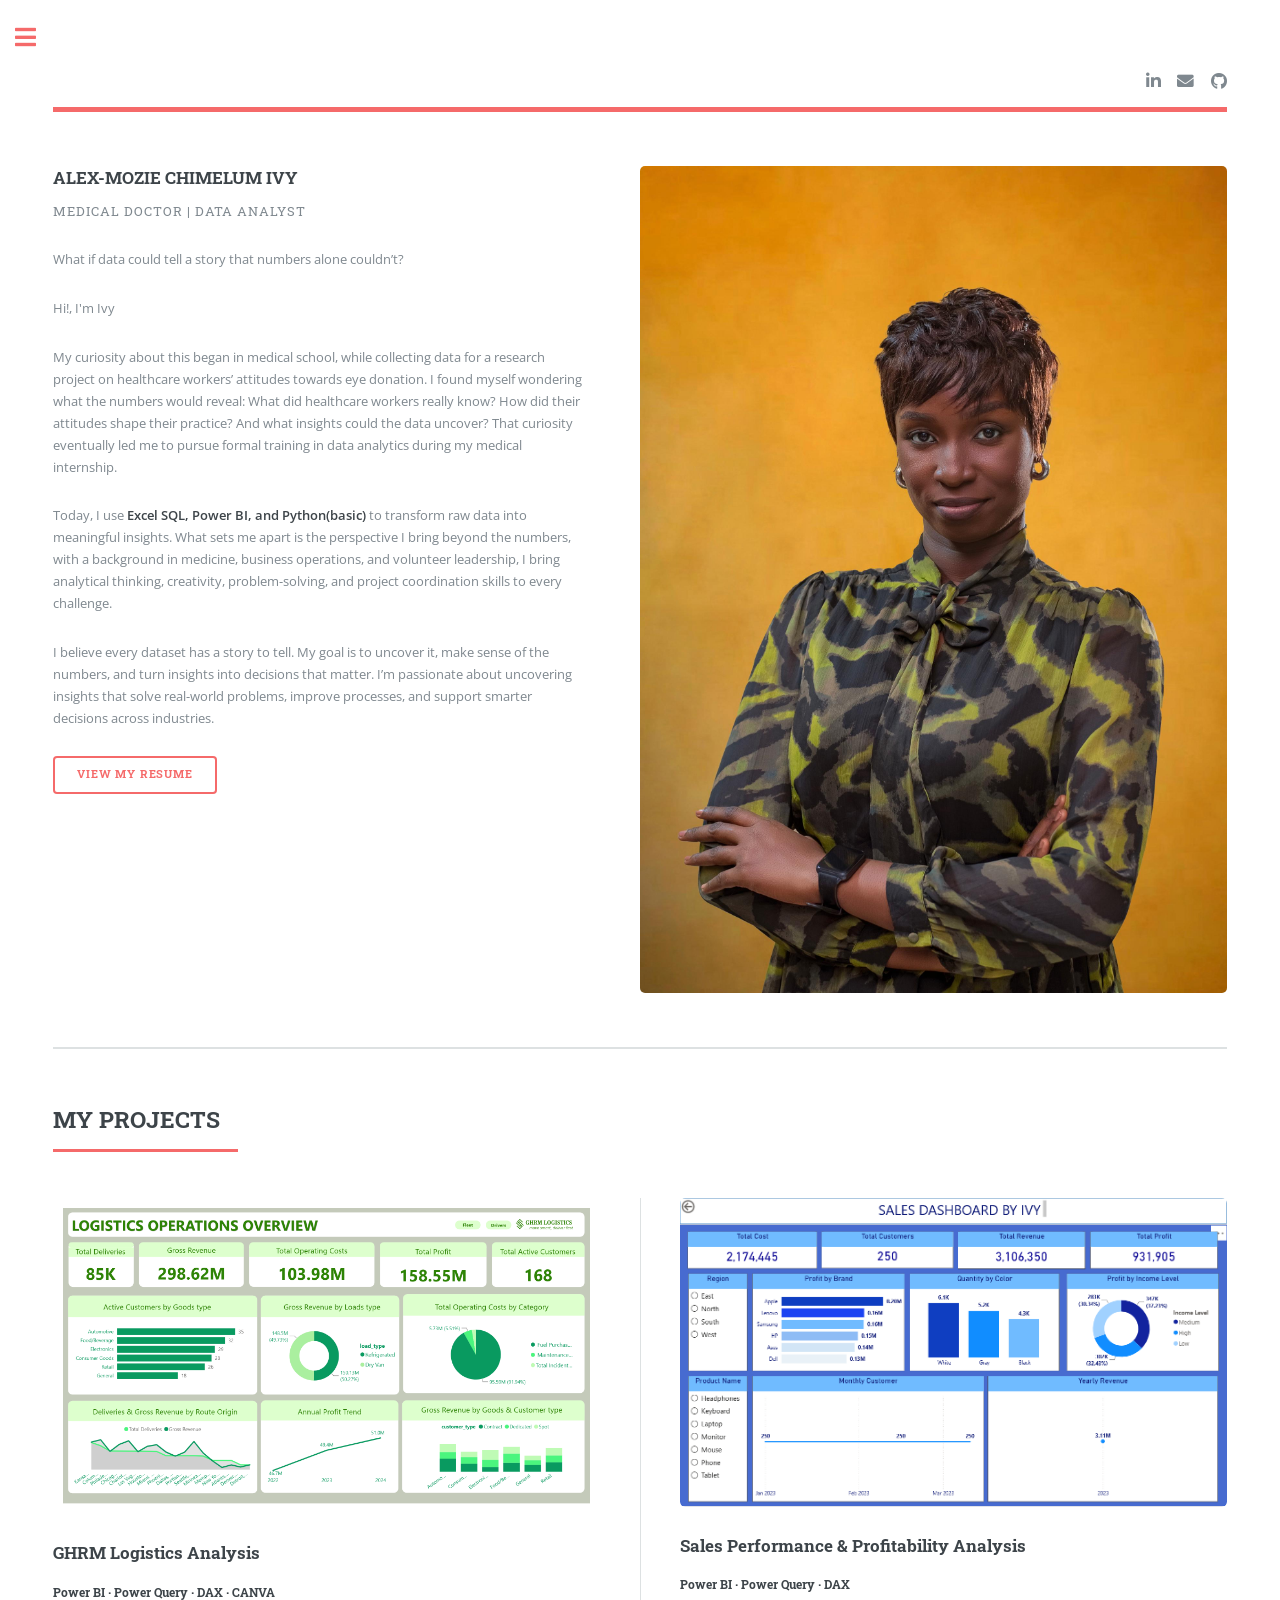
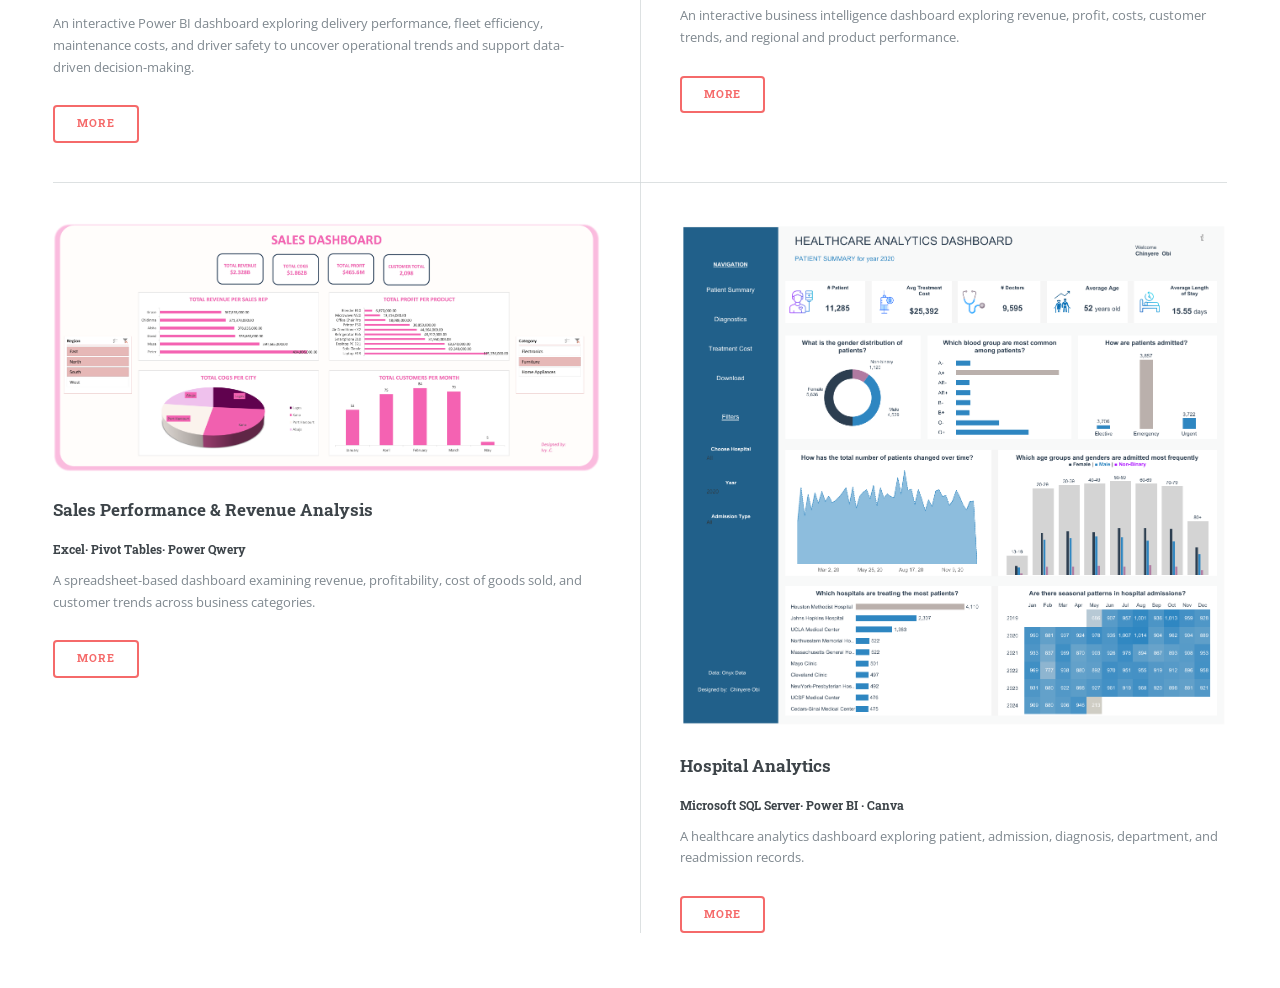
==== commit e5d9ffd3: "Add files via upload" ====
--- a/index.html
+++ b/index.html
@@ -48,7 +48,7 @@
 								<section id="banner">
 									<div class="content">
 										<header>
-											<h2>ALEX-MOZIE CHIMELUM IVY</h2>
+											<h3>ALEX-MOZIE CHIMELUM IVY</h3>
 											<p>MEDICAL DOCTOR | DATA ANALYST</p>
 										</header>
 										<p> What if data could tell a story that numbers alone couldn’t? </b>
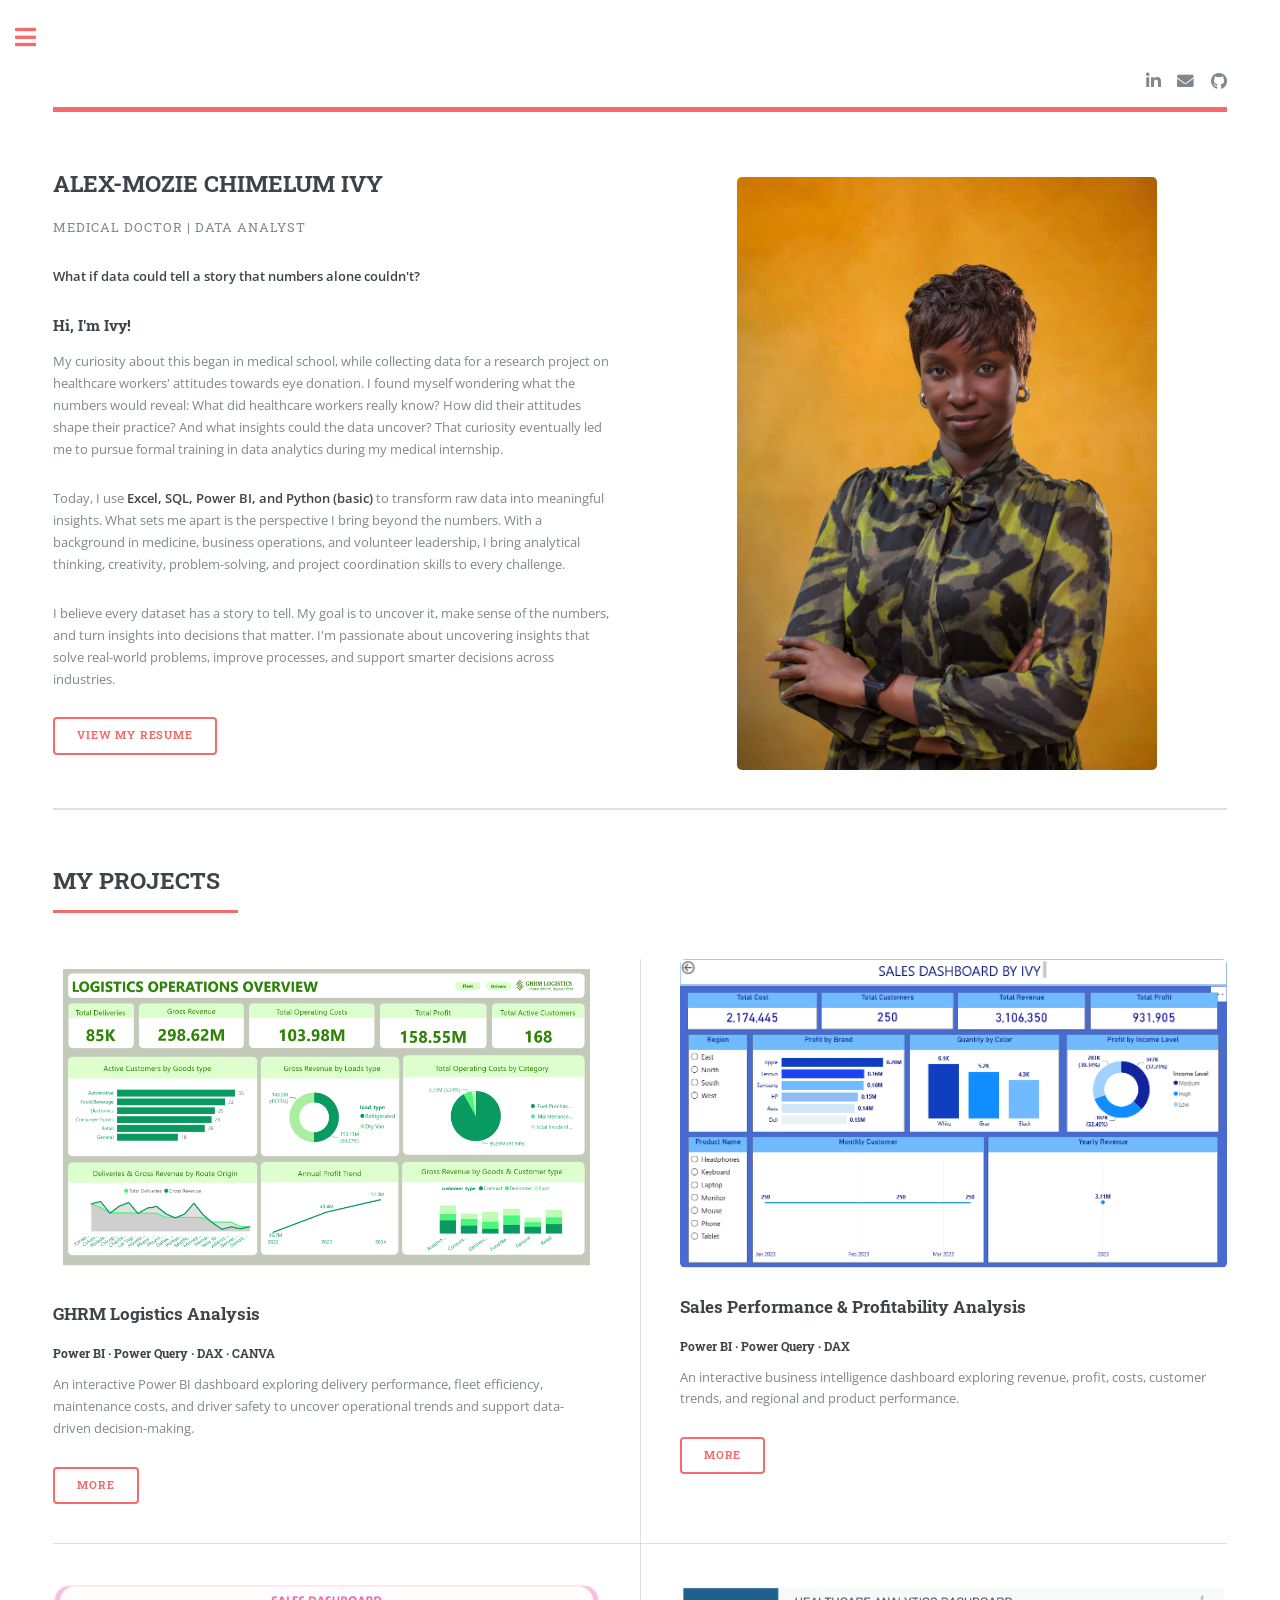
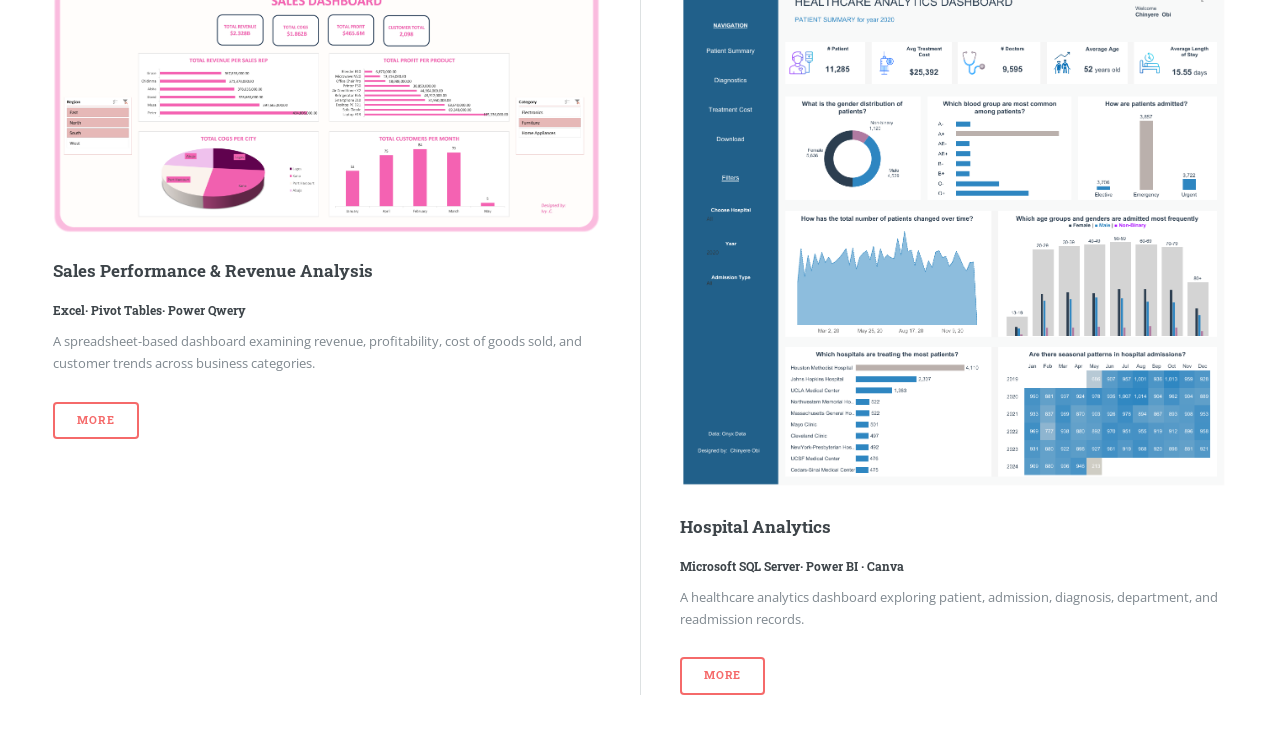
==== commit c0073871: "Add files via upload" ====
--- a/index.html
+++ b/index.html
@@ -45,25 +45,50 @@
 								</header>
 
 							<!-- Banner -->
-								<section id="banner">
-									<div class="content">
-										<header>
-											<h3>ALEX-MOZIE CHIMELUM IVY</h3>
-											<p>MEDICAL DOCTOR | DATA ANALYST</p>
-										</header>
-										<p> What if data could tell a story that numbers alone couldn’t? </b>
-										</p> Hi!, I'm Ivy </b> 
-									</p>My curiosity about this began in medical school, while collecting data for a research project on healthcare workers’ attitudes towards eye donation. I found myself wondering what the numbers would reveal: What did healthcare workers really know? How did their attitudes shape their practice? And what insights could the data uncover? That curiosity eventually led me to pursue formal training in data analytics during my medical internship. 
-									</p>Today, I use <strong>Excel SQL, Power BI, and Python(basic)</strong> to transform raw data into meaningful insights. What sets me apart is the perspective I bring beyond the numbers, with a background in medicine, business operations, and volunteer leadership, I bring analytical thinking, creativity, problem-solving, and project coordination skills to every challenge.
-									</p>I believe every dataset has a story to tell. My goal is to uncover it, make sense of the numbers, and turn insights into decisions that matter. I’m passionate about uncovering insights that solve real-world problems, improve processes, and support smarter decisions across industries.</p>
-									<ul class="actions">
-											<li><a href="https://github.com/chimelumivy/chimelumivy/blob/main/Chimelum%20Ivy%20Alex-Mozie-CV.pdf" target="_blank" class="button big">VIEW MY RESUME</a></li>
-										</ul>
-									</div>
-									<span class="image object">
-										<img src="images/WhatsApp Image 2026-10-19 at 19.43.16.jpeg" alt="" />
-									</span>
-								</section>
+								
+<section id="banner">
+    <div class="content">
+
+        <div class="intro">
+            <header>
+                <h2>ALEX-MOZIE CHIMELUM IVY</h2>
+                <p>MEDICAL DOCTOR | DATA ANALYST</p>
+            </header>
+
+            <p>
+                <strong>What if data could tell a story that numbers alone couldn't?</strong>
+            </p>
+        </div>
+
+        <div class="bio">
+            <h4>Hi, I'm Ivy!</h4>
+
+            <p>
+                My curiosity about this began in medical school, while collecting data for a research project on healthcare workers' attitudes towards eye donation. I found myself wondering what the numbers would reveal: What did healthcare workers really know? How did their attitudes shape their practice? And what insights could the data uncover? That curiosity eventually led me to pursue formal training in data analytics during my medical internship.
+            </p>
+
+            <p>
+                Today, I use <strong>Excel, SQL, Power BI, and Python (basic)</strong> to transform raw data into meaningful insights. What sets me apart is the perspective I bring beyond the numbers. With a background in medicine, business operations, and volunteer leadership, I bring analytical thinking, creativity, problem-solving, and project coordination skills to every challenge.
+            </p>
+
+            <p>
+                I believe every dataset has a story to tell. My goal is to uncover it, make sense of the numbers, and turn insights into decisions that matter. I'm passionate about uncovering insights that solve real-world problems, improve processes, and support smarter decisions across industries.
+            </p>
+
+            <ul class="actions">
+                <li>
+                    <a href="https://github.com/chimelumivy/chimelumivy/blob/main/Chimelum%20Ivy%20Alex-Mozie-CV.pdf" target="_blank" class="button big">VIEW MY RESUME</a>
+                </li>
+            </ul>
+        </div>
+
+    </div>
+
+    <span class="image object">
+        <img src="images/WhatsApp Image 2026-10-19 at 19.43.16.jpeg" alt="Portrait of Ivy" />
+    </span>
+</section>
+
 
 
 
--- a/assets/css/main.css
+++ b/assets/css/main.css
@@ -2108,90 +2108,74 @@
         top: 0; } }
 
 /* Banner */
+
 #banner {
-  padding: 6em 0 4em 0 ;
-  display: -moz-flex;
-  display: -webkit-flex;
-  display: -ms-flex;
-  display: flex; }
-  #banner h1 {
-    margin-top: -0.125em; }
-  #banner .content {
-    -moz-flex-grow: 1;
-    -webkit-flex-grow: 1;
-    -ms-flex-grow: 1;
-    flex-grow: 1;
-    -moz-flex-shrink: 1;
-    -webkit-flex-shrink: 1;
-    -ms-flex-shrink: 1;
-    flex-shrink: 1;
-    width: 50%; }
+  padding: 6em 0 4em 0;
+  display: grid;
+  grid-template-columns: 1fr 1fr;
+  grid-template-rows: auto auto;
+  column-gap: 4em;
+  align-items: center;
+}
+
+#banner .content {
+  display: contents;
+}
+
+#banner .intro {
+  grid-column: 1;
+  grid-row: 1;
+}
+
+#banner .bio {
+  grid-column: 1;
+  grid-row: 2;
+}
+
+#banner .image {
+  grid-column: 2;
+  grid-row: 1 / 3;
+  display: block;
+  width: 100%;
+  max-width: 420px;
+  justify-self: center;
+  margin: 0;
+}
+
+#banner .image img {
+  display: block;
+  width: 100%;
+  height: auto;
+  object-fit: contain;
+  object-position: center;
+  border-radius: 0.375em;
+}
+
+@media screen and (max-width: 736px) {
+  #banner {
+    grid-template-columns: 1fr;
+    grid-template-rows: auto auto auto;
+    row-gap: 1.5em;
+    padding: 3em 0 2em 0;
+  }
+
+  #banner .intro {
+    grid-column: 1;
+    grid-row: 1;
+  }
+
   #banner .image {
-    -moz-flex-grow: 0;
-    -webkit-flex-grow: 0;
-    -ms-flex-grow: 0;
-    flex-grow: 0;
-    -moz-flex-shrink: 0;
-    -webkit-flex-shrink: 0;
-    -ms-flex-shrink: 0;
-    flex-shrink: 0;
-    display: block;
-    margin: 0 0 2em 4em;
-    width: 50%; }
-    #banner .image img {
-      height: 100%;
-      -moz-object-fit: cover;
-      -webkit-object-fit: cover;
-      -ms-object-fit: cover;
-      object-fit: cover;
-      -moz-object-position: center;
-      -webkit-object-position: center;
-      -ms-object-position: center;
-      object-position: center;
-      width: 100%; }
-  @media screen and (orientation: portrait) {
-    #banner {
-      -moz-flex-direction: column-reverse;
-      -webkit-flex-direction: column-reverse;
-      -ms-flex-direction: column-reverse;
-      flex-direction: column-reverse; }
-      #banner h1 br {
-        display: none; }
-      #banner .content {
-        -moz-flex-grow: 0;
-        -webkit-flex-grow: 0;
-        -ms-flex-grow: 0;
-        flex-grow: 0;
-        -moz-flex-shrink: 0;
-        -webkit-flex-shrink: 0;
-        -ms-flex-shrink: 0;
-        flex-shrink: 0;
-        width: 100%; }
-      #banner .image {
-        -moz-flex-grow: 0;
-        -webkit-flex-grow: 0;
-        -ms-flex-grow: 0;
-        flex-grow: 0;
-        -moz-flex-shrink: 0;
-        -webkit-flex-shrink: 0;
-        -ms-flex-shrink: 0;
-        flex-shrink: 0;
-        margin: 0 0 4em 0;
-        height: 25em;
-        max-height: 50vh;
-        min-height: 18em;
-        width: 100%; } }
- @media screen and (orientation: portrait) and (max-width: 480px) {
-    #banner .image {
-      max-height: none;
-      height: auto;
-      min-height: 0;
-    }
-
-    #banner .image img {
-      height: auto;
-      object-fit: contain;
-    }
+    grid-column: 1;
+    grid-row: 2;
+    width: 100%;
+    max-width: 260px;
+    justify-self: center;
+  }
+
+  #banner .bio {
+    grid-column: 1;
+    grid-row: 3;
+  }
 }
 
 /* Footer */
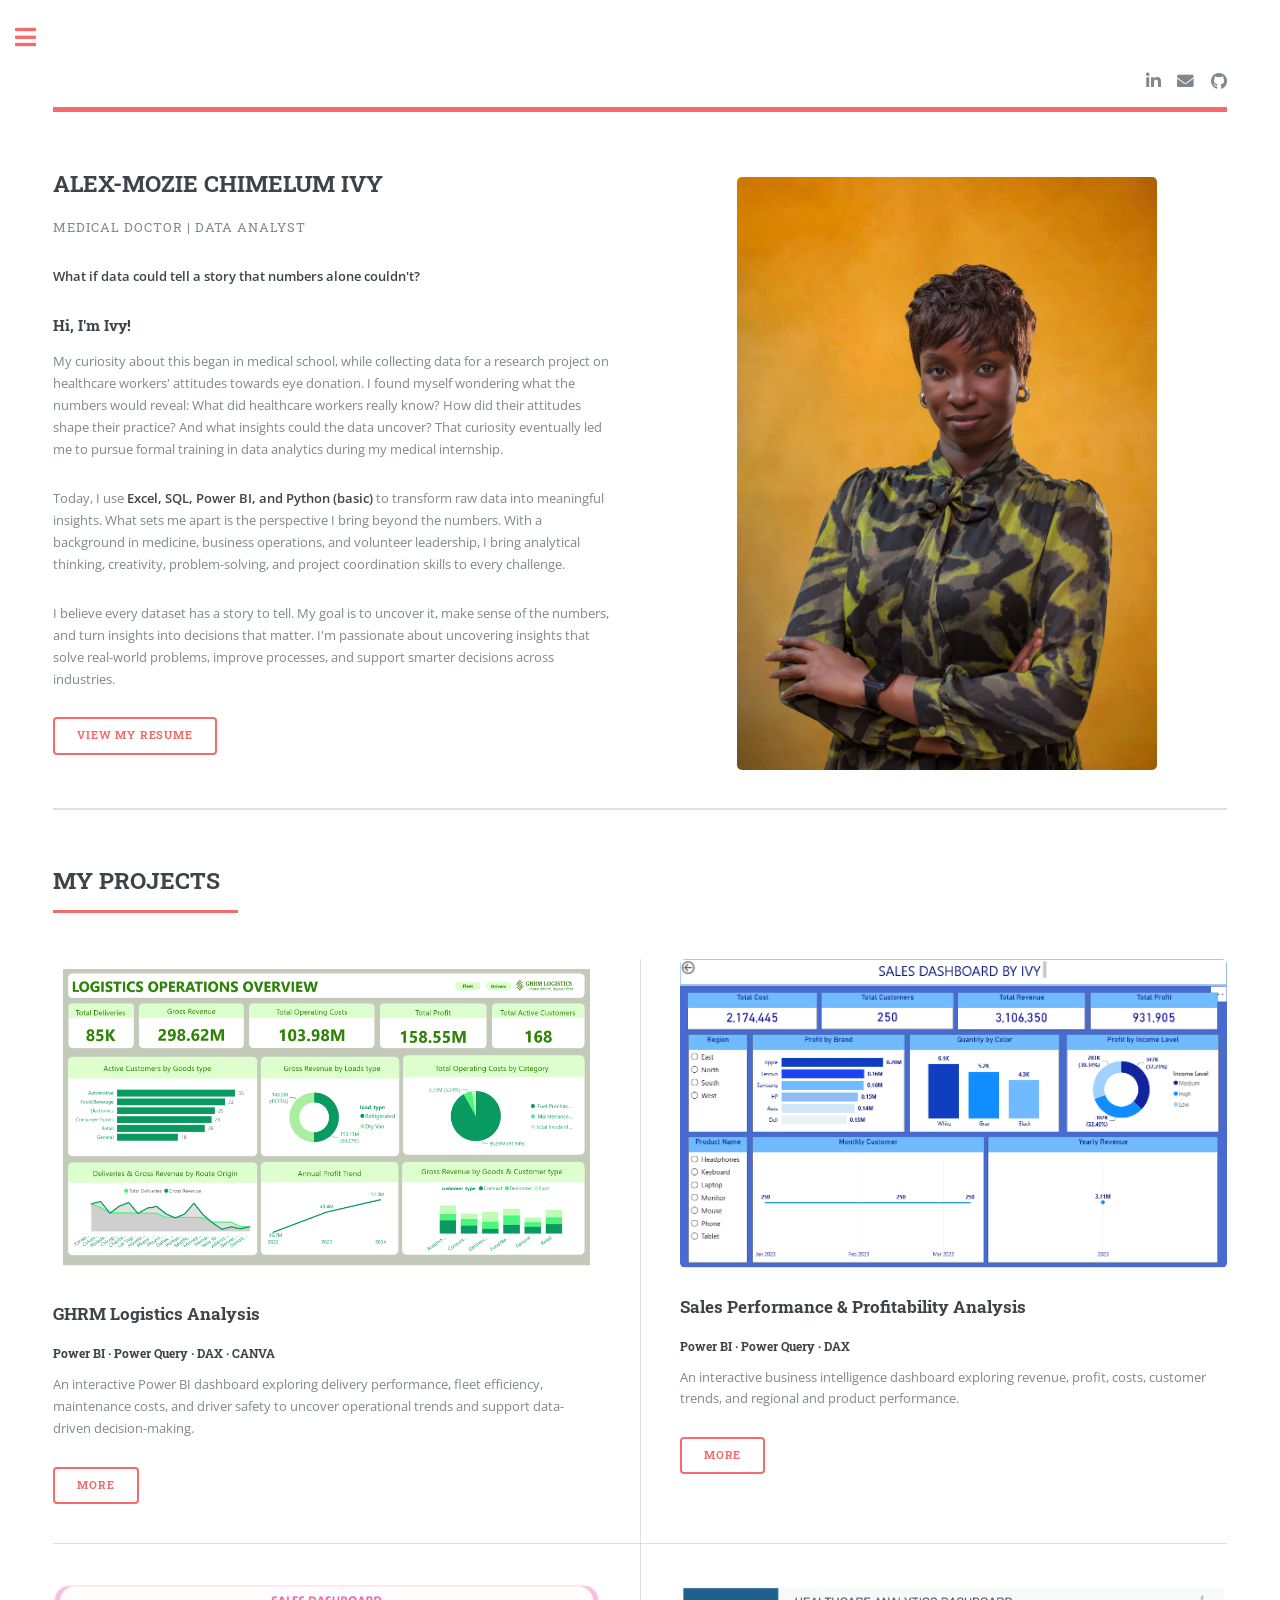
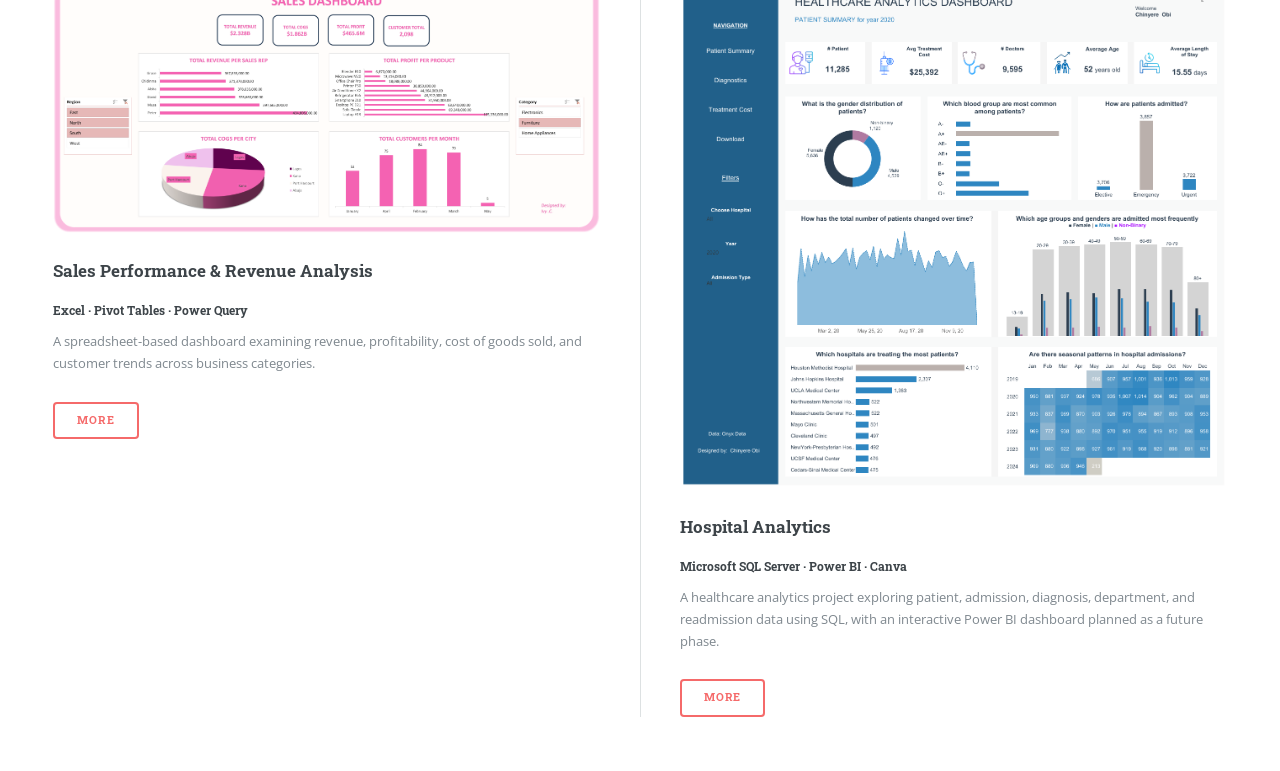
==== commit a12fd053: "Add files via upload" ====
--- a/index.html
+++ b/index.html
@@ -77,8 +77,7 @@
 
             <ul class="actions">
                 <li>
-                    <a href="https://github.com/chimelumivy/chimelumivy/blob/main/Chimelum%20Ivy%20Alex-Mozie-CV.pdf" target="_blank" class="button big">VIEW MY RESUME</a>
-                </li>
+<a href="https://github.com/chimelumivy/Resume/blob/main/Chimelum%20Ivy%20Alex-Mozie-CV.pdf" target="_blank" class="button big">VIEW MY RESUME</a>                </li>
             </ul>
         </div>
 
@@ -98,43 +97,47 @@
 										<h2>MY PROJECTS</h2>
 									</header>
 									<div class="posts">
-										<article>
-											<a href="https://github.com/ivychimelum/Microsoft-Power-BI-Projects/blob/main/GHRM%20LOGISTICS%20PROJECT.pbix" class="image"><img src="images/Logistics Operations.png" alt="" /></a>
-											<h3>GHRM Logistics Analysis</h3>
-											<h5>Power BI · Power Query · DAX · CANVA </h5>
-											<p> An interactive Power BI dashboard exploring delivery performance, fleet efficiency, maintenance costs, and driver safety to uncover operational trends and support data-driven decision-making.</p>
-											<ul class="actions">
-												<li><a href="https://github.com/ivychimelum/Microsoft-Power-BI-Projects/blob/main/GHRM%20LOGISTICS%20PROJECT.pbix" class="button">More</a></li>
-											</ul>
-										</article>
-										<article>
-											<a href="https://github.com/ivychimelum/Microsoft-Power-BI-Projects/blob/main/SALES%20PERFORMANCE%20%26%20PROFITABILITY%20ANALYSIS.pbix" class="image"><img src="images/Screenshot 2026-10-20 211511.png" alt="" /></a>
-											<h3>Sales Performance & Profitability Analysis</h3>
-											<h5>Power BI · Power Query · DAX</h5>
-											<p>An interactive business intelligence dashboard exploring revenue, profit, costs, customer trends, and regional and product performance.</p>
-											<ul class="actions">
-												<li><a href="https://github.com/ivychimelum/Microsoft-Power-BI-Projects/blob/main/SALES%20PERFORMANCE%20%26%20PROFITABILITY%20ANALYSIS.pbix" class="button">More</a></li>
-											</ul>
-										</article>
-										<article>
-											<a href="https://github.com/ivychimelum/Microsoft-Excel-Projects/blob/main/SALES%20PERFORMANCE%20%26%20REVENUE%20ANALYSIS.xlsx" class="image"><img src="images/Sales dashboard.png" alt="" /></a>
-											<h3>Sales Performance & Revenue Analysis</h3>
-											<h5>Excel· Pivot Tables· Power Qwery</h5>
-											<p>A spreadsheet-based dashboard examining revenue, profitability, cost of goods sold, and customer trends across business categories.</p>
-											<ul class="actions">
-												<li><a href="https://github.com/ivychimelum/Microsoft-Excel-Projects/blob/main/SALES%20PERFORMANCE%20%26%20REVENUE%20ANALYSIS.xlsx" class="button">More</a></li>
-											</ul>
-										</article>
-										<article>
-											<a href="https://github.com/ivychimelum/SQL-Projects/tree/main/Hospital%20Analytics" class="image"><img src="images/Hospital Analytics.pbix" alt="" /></a>
-											<h3>Hospital Analytics</h3>
-											<h5>Microsoft SQL Server· Power BI · Canva</h5>
-											<p>A healthcare analytics dashboard exploring patient, admission, diagnosis, department, and readmission records.</p>
-											<ul class="actions">
-												<li><a href="https://github.com/ivychimelum/SQL-Projects/tree/main/Hospital%20Analytics" class="button">More</a></li>
-											</ul>
-										</article>
 										
+<article>
+    <a href="https://github.com/chimelumivy/Microsoft-Power-BI-Projects/tree/main/GHRM%20LOGISTICS%20OPERATIONS%20AND%20PERFORMANCE%20ANALYSIS" class="image"><img src="images/Logistics Operations.png" alt="" /></a>
+    <h3>GHRM Logistics Analysis</h3>
+    <h5>Power BI · Power Query · DAX · CANVA</h5>
+    <p>An interactive Power BI dashboard exploring delivery performance, fleet efficiency, maintenance costs, and driver safety to uncover operational trends and support data-driven decision-making.</p>
+    <ul class="actions">
+        <li><a href="https://github.com/chimelumivy/Microsoft-Power-BI-Projects/tree/main/GHRM%20LOGISTICS%20OPERATIONS%20AND%20PERFORMANCE%20ANALYSIS" class="button">More</a></li>
+    </ul>
+</article>
+
+<article>
+    <a href="https://github.com/chimelumivy/Microsoft-Power-BI-Projects/tree/main/SALES%20PERFORMANCE%20AND%20PROFITABILITY%20ANALYSIS" class="image"><img src="images/Screenshot 2026-10-20 211511.png" alt="" /></a>
+    <h3>Sales Performance &amp; Profitability Analysis</h3>
+    <h5>Power BI · Power Query · DAX</h5>
+    <p>An interactive business intelligence dashboard exploring revenue, profit, costs, customer trends, and regional and product performance.</p>
+    <ul class="actions">
+        <li><a href="https://github.com/chimelumivy/Microsoft-Power-BI-Projects/tree/main/SALES%20PERFORMANCE%20AND%20PROFITABILITY%20ANALYSIS" class="button">More</a></li>
+    </ul>
+</article>
+
+<article>
+    <a href="https://github.com/chimelumivy/Microsoft-Excel-Projects/tree/main/SALES%20PERFORMANCE%20AND%20REVENUE%20ANALYSIS" class="image"><img src="images/Sales dashboard.png" alt="Sales Performance Dashboard" /></a>
+    <h3>Sales Performance &amp; Revenue Analysis</h3>
+    <h5>Excel · Pivot Tables · Power Query</h5>
+    <p>A spreadsheet-based dashboard examining revenue, profitability, cost of goods sold, and customer trends across business categories.</p>
+    <ul class="actions">
+        <li><a href="https://github.com/chimelumivy/Microsoft-Excel-Projects/tree/main/SALES%20PERFORMANCE%20AND%20REVENUE%20ANALYSIS" class="button">More</a></li>
+    </ul>
+</article>
+
+<article>
+    <a href="https://github.com/chimelumivy/SQL-Projects/tree/main/Hospital%20Analytics" class="image"><img src="images/Hospital Analytics.pbix" alt="" /></a>
+    <h3>Hospital Analytics</h3>
+    <h5>Microsoft SQL Server · Power BI · Canva</h5>
+    <p>A healthcare analytics project exploring patient, admission, diagnosis, department, and readmission data using SQL, with an interactive Power BI dashboard planned as a future phase.</p>
+    <ul class="actions">
+        <li><a href="https://github.com/chimelumivy/SQL-Projects/tree/main/Hospital%20Analytics" class="button">More</a></li>
+    </ul>
+</article>
+
 									</div>
 								</section>
 
@@ -159,7 +162,7 @@
 									</header>
 									<ul>
 										<li><a href="index.html">Home</a></li>
-									<li><a href="https://github.com/chimelumivy/chimelumivy/blob/main/Chimelum%20Ivy%20Alex-Mozie-CV.pdf" target="_blank">Resume</a></li>
+									<li><a href="https://github.com/chimelumivy/Resume/blob/main/Chimelum%20Ivy%20Alex-Mozie-CV.pdf" target="_blank">Resume</a></li>
 										<li>
 											<span class="opener">Projects</span>
 											<ul>
